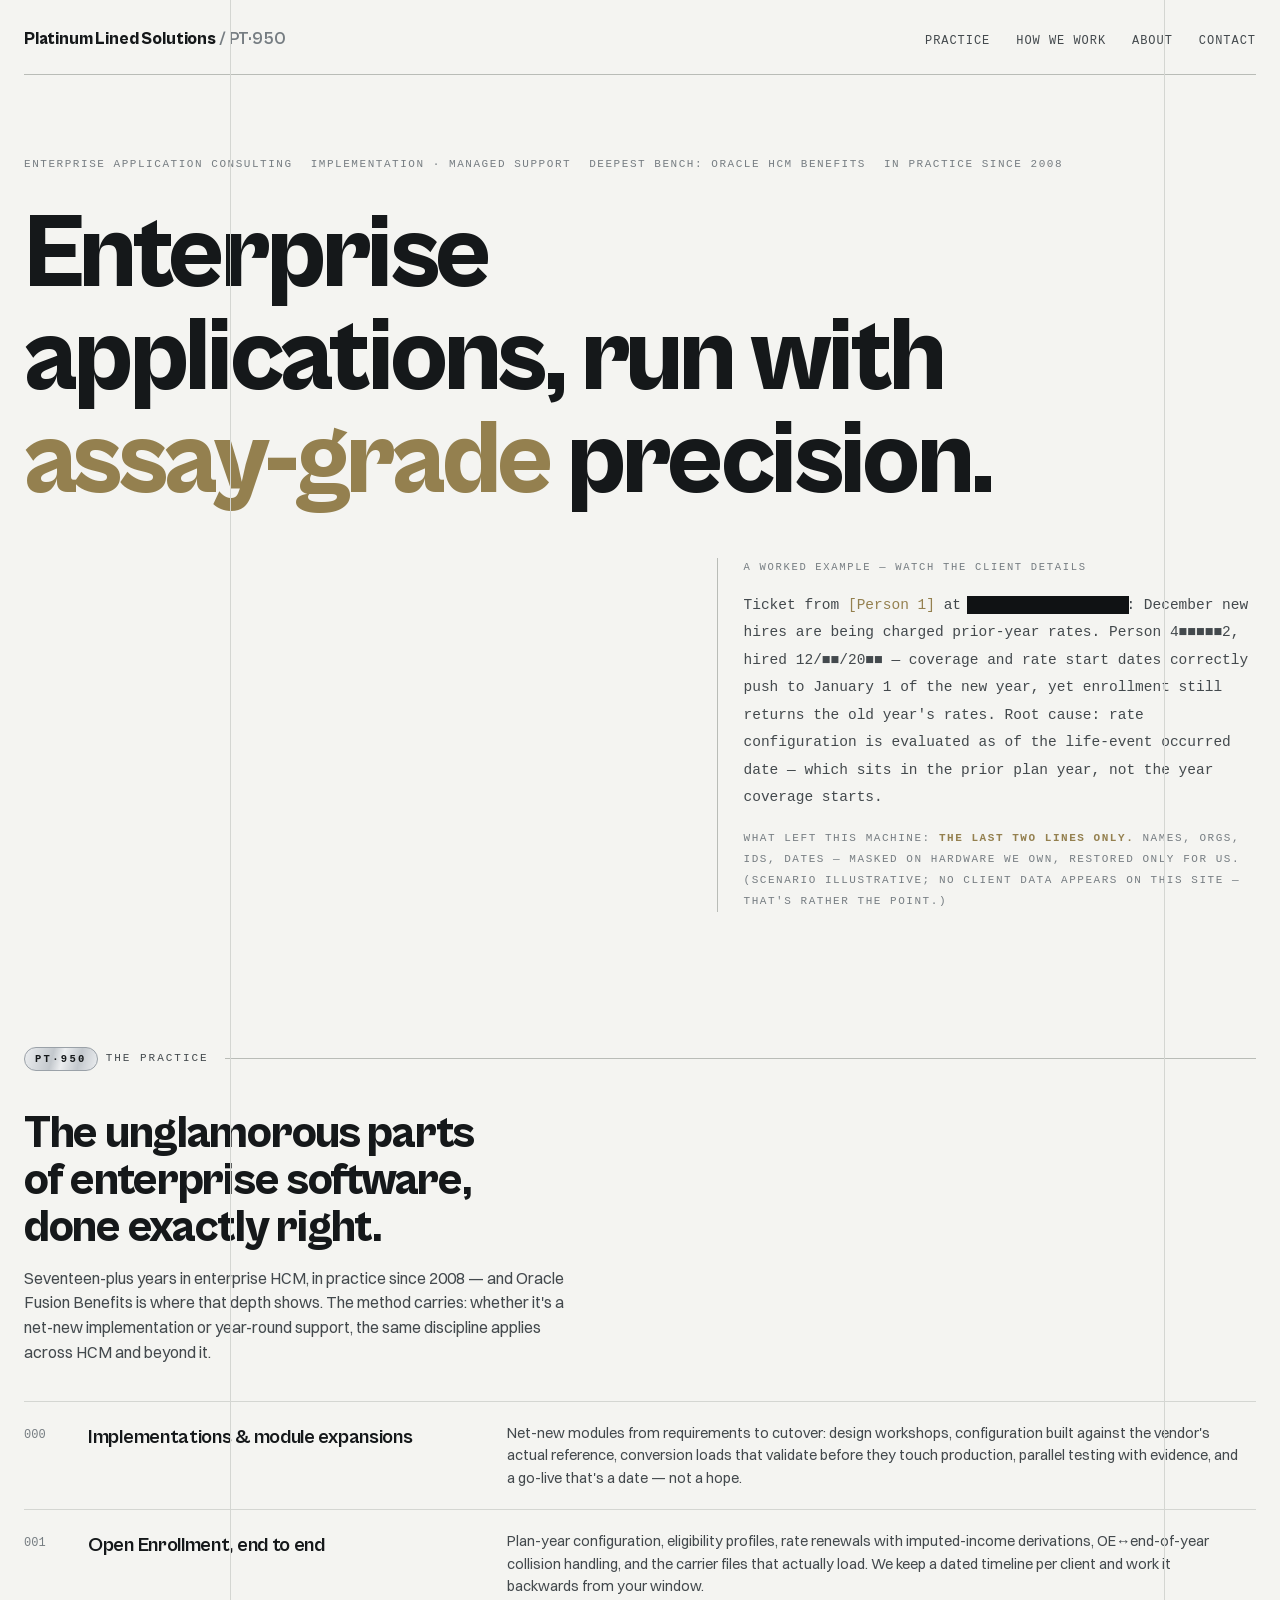
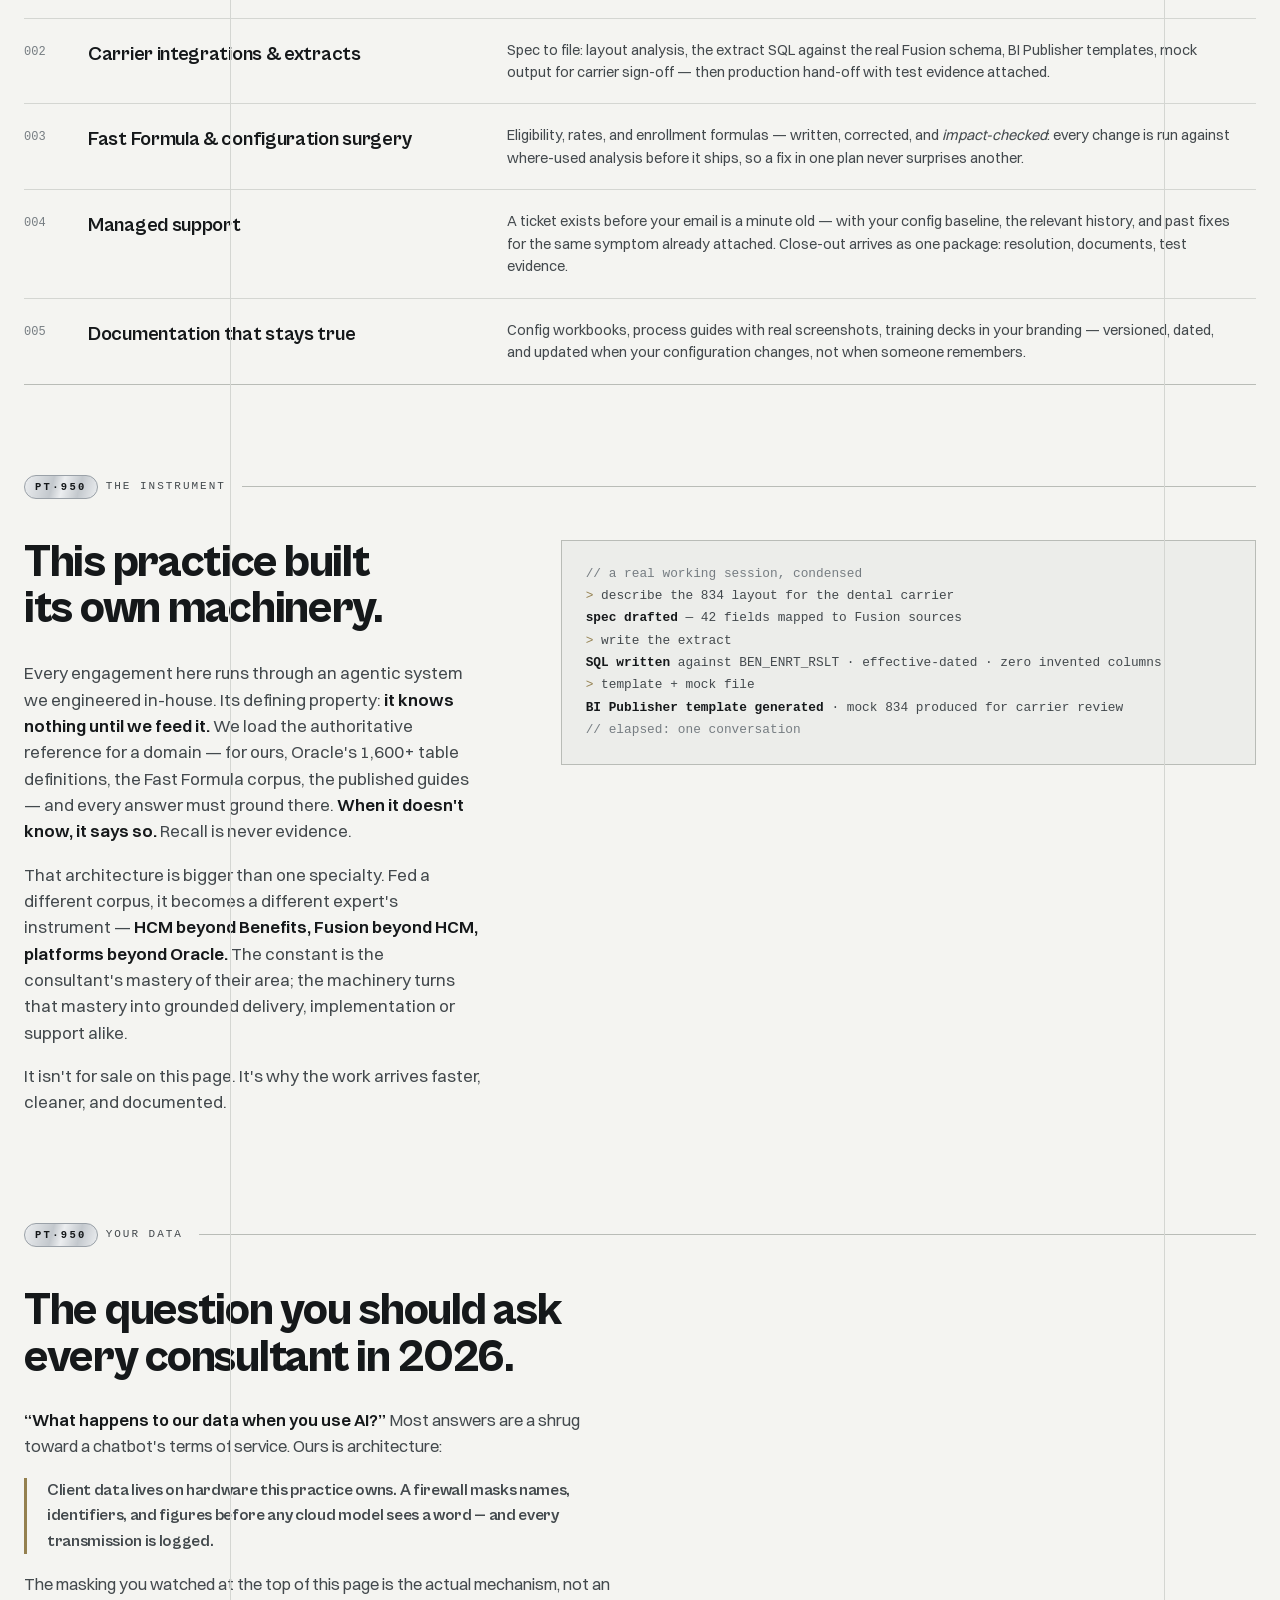
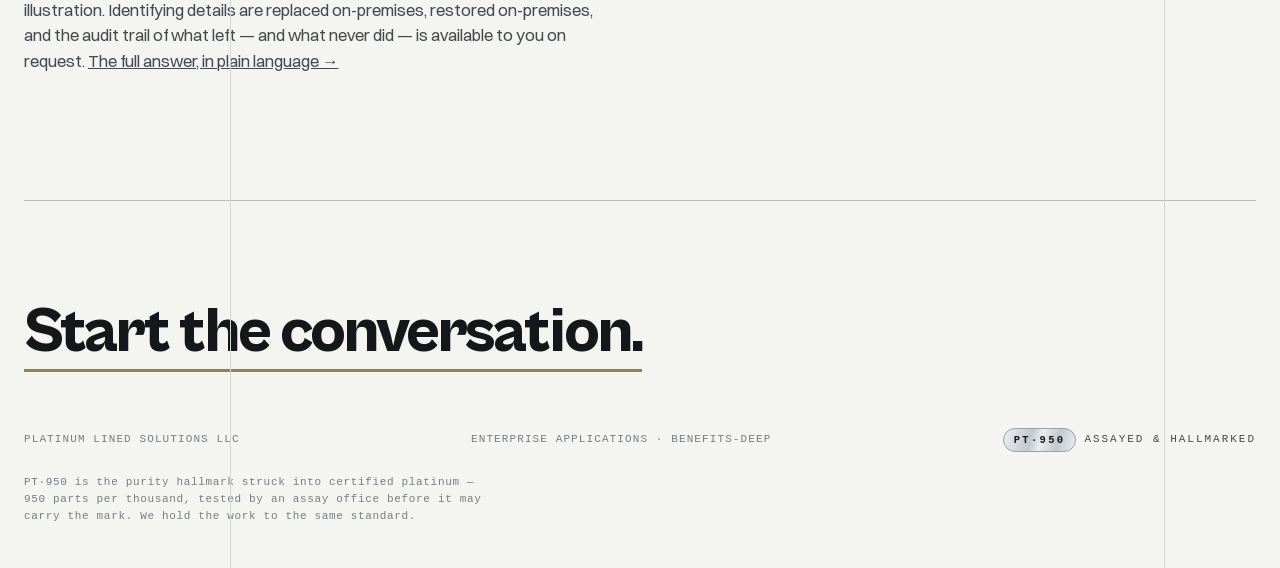
==== index.html @ 6c40e5bd "Contact: inquiries@ role address replaces personal mailbox site-wide Co-Authored-By: Claude Fable 5 " ====
<!doctype html>
<html lang="en">
<head>
  <meta charset="utf-8">
  <meta name="viewport" content="width=device-width, initial-scale=1">
  <title>Platinum Lined Solutions — Enterprise applications, assay-grade</title>
  <meta name="description" content="Independent enterprise-application consulting — implementation and managed support, deepest in Oracle Fusion HCM Benefits. In practice since 2008. Client data never leaves hardware we own.">
  <link rel="stylesheet" href="fonts/fonts.css">
  <link rel="stylesheet" href="styles.css">
  <link rel="icon" href="data:image/svg+xml,%3Csvg xmlns='http://www.w3.org/2000/svg' viewBox='0 0 32 32'%3E%3Crect width='32' height='32' fill='%230f141c'/%3E%3Ctext x='16' y='22' text-anchor='middle' font-family='Arial' font-size='13' font-weight='bold' fill='%23d6b97c'%3EPT%3C/text%3E%3C/svg%3E">
</head>
<body>
<div class="sheet">
  <header class="mast">
    <a class="wordmark" href="./">Platinum Lined Solutions <span class="pt">/ PT·950</span></a>
    <nav>
      <a href="practice.html">Practice</a>
      <a href="how-we-work.html">How we work</a>
      <a href="about.html">About</a>
      <a href="contact.html">Contact</a>
    </nav>
  </header>

  <div class="grow">
  <section class="hero">
    <div class="ledger-line">
      <span>Enterprise application consulting</span>
      <span>Implementation · Managed support</span>
      <span>Deepest bench: Oracle HCM Benefits</span>
      <span>In practice since 2008</span>
    </div>
    <h1>Enterprise applications, run with <span class="seal-word">assay-grade</span> precision.</h1>

    <div class="specimen" id="specimen" aria-label="Demonstration: client details are redacted before any cloud model sees them">
      <span class="cap">A worked example — watch the client details</span>
      Ticket from <span class="pii" data-token="[Person 1]"><span class="t">J■■■■ H■■■■■■</span><span class="bar"></span></span> at
      <span class="pii" data-token="[Org 1]"><span class="t">M■■■■■■■ H■■■■■■■■</span><span class="bar"></span></span>:
      December new hires are being charged prior-year rates.
      Person <span class="pii" data-token="[ID 1]"><span class="t">4■■■■■2</span><span class="bar"></span></span>, hired
      <span class="pii" data-token="[Date 1]"><span class="t">12/■■/20■■</span><span class="bar"></span></span> — coverage and
      rate start dates correctly push to January 1 of the new year, yet enrollment still returns the old year's rates.
      Root cause: rate configuration is evaluated as of the life-event occurred date — which sits in the prior plan year, not the year coverage starts.
      <span class="verdict">What left this machine: <b>the last two lines only.</b> Names, orgs, IDs, dates — masked on hardware we own, restored only for us. (Scenario illustrative; no client data appears on this site — that's rather the point.)</span>
    </div>
  </section>

  <section id="practice">
    <div class="sec-head">
      <span class="hallmark"><span class="stamp">PT·950</span> The practice</span>
      <span class="rule"></span>
    </div>
    <h2>The unglamorous parts of enterprise software, done exactly right.</h2>
    <p class="intro">
      Seventeen-plus years in enterprise HCM, in practice since 2008 — and Oracle Fusion Benefits
      is where that depth shows. The method carries: whether it's a net-new implementation or
      year-round support, the same discipline applies across HCM and beyond it.
    </p>
    <table class="ledger">
      <tr>
        <td class="no">000</td>
        <td class="what">Implementations &amp; module expansions</td>
        <td class="how">Net-new modules from requirements to cutover: design workshops, configuration built against the vendor's actual reference, conversion loads that validate before they touch production, parallel testing with evidence, and a go-live that's a date — not a hope.</td>
      </tr>
      <tr>
        <td class="no">001</td>
        <td class="what">Open Enrollment, end to end</td>
        <td class="how">Plan-year configuration, eligibility profiles, rate renewals with imputed-income derivations, OE↔end-of-year collision handling, and the carrier files that actually load. We keep a dated timeline per client and work it backwards from your window.</td>
      </tr>
      <tr>
        <td class="no">002</td>
        <td class="what">Carrier integrations &amp; extracts</td>
        <td class="how">Spec to file: layout analysis, the extract SQL against the real Fusion schema, BI Publisher templates, mock output for carrier sign-off — then production hand-off with test evidence attached.</td>
      </tr>
      <tr>
        <td class="no">003</td>
        <td class="what">Fast Formula &amp; configuration surgery</td>
        <td class="how">Eligibility, rates, and enrollment formulas — written, corrected, and <em>impact-checked</em>: every change is run against where-used analysis before it ships, so a fix in one plan never surprises another.</td>
      </tr>
      <tr>
        <td class="no">004</td>
        <td class="what">Managed support</td>
        <td class="how">A ticket exists before your email is a minute old — with your config baseline, the relevant history, and past fixes for the same symptom already attached. Close-out arrives as one package: resolution, documents, test evidence.</td>
      </tr>
      <tr>
        <td class="no">005</td>
        <td class="what">Documentation that stays true</td>
        <td class="how">Config workbooks, process guides with real screenshots, training decks in your branding — versioned, dated, and updated when your configuration changes, not when someone remembers.</td>
      </tr>
    </table>
  </section>

  <section id="instrument">
    <div class="sec-head">
      <span class="hallmark"><span class="stamp">PT·950</span> The instrument</span>
      <span class="rule"></span>
    </div>
    <div class="instrument">
      <div>
        <h2>This practice built its own machinery.</h2>
        <p class="lead">
          Every engagement here runs through an agentic system we engineered in-house. Its defining
          property: <strong>it knows nothing until we feed it.</strong> We load the authoritative
          reference for a domain — for ours, Oracle's 1,600+ table definitions, the Fast Formula
          corpus, the published guides — and every answer must ground there.
          <strong>When it doesn't know, it says so.</strong> Recall is never evidence.
        </p>
        <p class="lead">
          That architecture is bigger than one specialty. Fed a different corpus, it becomes a
          different expert's instrument — <strong>HCM beyond Benefits, Fusion beyond HCM, platforms
          beyond Oracle.</strong> The constant is the consultant's mastery of their area; the
          machinery turns that mastery into grounded delivery, implementation or support alike.
        </p>
        <p class="lead">
          It isn't for sale on this page. It's why the work arrives faster, cleaner, and documented.
        </p>
      </div>
      <div class="console" aria-label="A worked example from the practice tooling">
        <span class="c">// a real working session, condensed</span><br>
        <span class="p">&gt;</span> describe the 834 layout for the dental carrier<br>
        <b>spec drafted</b> — 42 fields mapped to Fusion sources<br>
        <span class="p">&gt;</span> write the extract<br>
        <b>SQL written</b> against BEN_ENRT_RSLT · effective-dated · zero invented columns<br>
        <span class="p">&gt;</span> template + mock file<br>
        <b>BI Publisher template generated</b> · mock 834 produced for carrier review<br>
        <span class="c">// elapsed: one conversation</span>
      </div>
    </div>
  </section>

  <section id="data">
    <div class="sec-head">
      <span class="hallmark"><span class="stamp">PT·950</span> Your data</span>
      <span class="rule"></span>
    </div>
    <div class="covenant">
      <h2>The question you should ask every consultant in 2026.</h2>
      <p><strong>“What happens to our data when you use AI?”</strong> Most answers are a shrug toward a chatbot's terms of service. Ours is architecture:</p>
      <p class="oath">Client data lives on hardware this practice owns. A firewall masks names, identifiers, and figures before any cloud model sees a word — and every transmission is logged.</p>
      <p>The masking you watched at the top of this page is the actual mechanism, not an illustration. Identifying details are replaced on-premises, restored on-premises, and the audit trail of what left — and what never did — is available to you on request. <a href="how-we-work.html">The full answer, in plain language →</a></p>
    </div>
  </section>
  </div>

  <footer id="contact">
    <div class="contact-line">
      <a href="mailto:inquiries@platinumlinedsolutions.com">Start the conversation.</a>
    </div>
    <div class="foot">
      <div class="fine">Platinum Lined Solutions LLC</div>
      <div class="fine">Enterprise applications · Benefits-deep</div>
      <span class="hallmark"><span class="stamp">PT·950</span> assayed &amp; hallmarked</span>
    </div>
    <p class="hallnote">
      PT·950 is the purity hallmark struck into certified platinum — 950 parts per thousand, tested by an
      assay office before it may carry the mark. We hold the work to the same standard.
    </p>
  </footer>
</div>

<script>
  (function () {
    const spans = Array.from(document.querySelectorAll("#specimen .pii"));
    if (!spans.length) return;
    const reduced = window.matchMedia("(prefers-reduced-motion: reduce)").matches;
    let started = false;
    function maskOne(el, delay) {
      setTimeout(() => {
        el.classList.add("masking");
        setTimeout(() => {
          el.querySelector(".t").textContent = el.dataset.token;
          el.classList.add("tokened");
        }, reduced ? 0 : 400);
      }, reduced ? 0 : delay);
    }
    function run() {
      if (started) return;
      started = true;
      spans.forEach((el, i) => maskOne(el, 900 + i * 650));
    }
    if ("IntersectionObserver" in window) {
      const io = new IntersectionObserver((entries) => {
        if (entries.some((e) => e.isIntersecting)) { run(); io.disconnect(); }
      }, { threshold: 0.4 });
      io.observe(document.getElementById("specimen"));
      setTimeout(run, 2500);
    } else {
      run();
    }
  })();
</script>
</body>
</html>
---- fonts/fonts.css ----
@font-face{font-family:"Cabinet Grotesk";font-weight:700;font-display:swap;src:url("cabinet-grotesk-700.woff2") format("woff2")}
@font-face{font-family:"Cabinet Grotesk";font-weight:800;font-display:swap;src:url("cabinet-grotesk-800.woff2") format("woff2")}
@font-face{font-family:"Switzer";font-weight:400;font-display:swap;src:url("switzer-400.woff2") format("woff2")}
@font-face{font-family:"Switzer";font-weight:500;font-display:swap;src:url("switzer-500.woff2") format("woff2")}
@font-face{font-family:"Switzer";font-weight:600;font-display:swap;src:url("switzer-600.woff2") format("woff2")}
---- styles.css ----
/* ============================================================
   PLATINUM LINED SOLUTIONS — "Assay Office" design system
   Ground: cool chalk paper, ink, hairline drafting rules.
   Platinum appears only as a MATERIAL (brushed hallmark stamps);
   the working accent is the PLS champagne gold (#d6b97c — the
   product's own Platinum-theme token; bronze cut on light ground).
   Dark mode wears the instrument's exact navy-slate palette.
   Type: Cabinet Grotesk (display) · Switzer (body) · mono for the
   material of the craft. Self-hosted — no CDN, no tracking.
   ============================================================ */
:root {
  --paper: #f4f4f1;
  --paper-2: #ecedea;
  --ink: #15181a;
  --ink-2: #43494d;
  --ink-3: #767d82;
  --rule: #d4d6d2;
  --rule-dark: #b9bcb7;
  --seal: #94804f;
  --seal-soft: #d6b97c2b;
  --pt-hi: #eceef0;
  --pt-mid: #c3c8cd;
  --pt-dark: #9aa1a8;
  --redact: #101214;
  --mono: "Fragment Mono", ui-monospace, "Cascadia Mono", "SF Mono", Menlo, Consolas, monospace;
  --grot: "Cabinet Grotesk", "Helvetica Neue", Helvetica, "Arial Narrow", Arial, sans-serif;
  --body: "Switzer", "Helvetica Neue", Helvetica, Arial, sans-serif;
}
@media (prefers-color-scheme: dark) {
  :root {
    --paper: #0f141c; --paper-2: #171e29; --ink: #e7eaef; --ink-2: #93a0b1; --ink-3: #5b6878;
    --rule: #222b37; --rule-dark: #314052; --seal: #d6b97c; --seal-soft: #d6b97c1f;
    --pt-hi: #39434f; --pt-mid: #6b7684; --pt-dark: #9aa5b1; --redact: #000;
  }
}

* { box-sizing: border-box; }
html { scroll-behavior: smooth; }
body {
  margin: 0; background: var(--paper); color: var(--ink);
  font-family: var(--body); line-height: 1.55; font-size: 16px;
  -webkit-font-smoothing: antialiased;
}
a { color: inherit; }

/* Drafting grid: visible column rules — structure as honesty. */
.sheet { position: relative; max-width: 1280px; margin: 0 auto; padding: 0 24px; min-height: 100vh; display: flex; flex-direction: column; }
.sheet > * { flex-shrink: 0; }
.sheet .grow { flex: 1; }
.sheet::before, .sheet::after {
  content: ""; position: absolute; top: 0; bottom: 0; width: 1px; background: var(--rule);
}
.sheet::before { left: max(24px, 18%); }
.sheet::after { right: max(24px, 9%); }
@media (max-width: 860px) { .sheet::before, .sheet::after { display: none; } }

/* ---- hallmark stamp ---- */
.hallmark {
  display: inline-flex; align-items: center; gap: 8px;
  font-family: var(--mono); font-size: 11px; letter-spacing: .18em; color: var(--ink-2);
  text-transform: uppercase; white-space: nowrap;
}
.hallmark .stamp {
  display: inline-block; padding: 3px 10px; border: 1px solid var(--pt-dark); border-radius: 999px;
  background: linear-gradient(105deg, var(--pt-hi) 0%, var(--pt-mid) 38%, var(--pt-hi) 52%, var(--pt-mid) 74%, var(--pt-hi) 100%);
  color: var(--ink); font-weight: 600; letter-spacing: .22em; font-size: 10.5px;
}

/* ---- masthead ---- */
header.mast {
  display: flex; justify-content: space-between; align-items: baseline;
  padding: 26px 0 20px; border-bottom: 1px solid var(--rule-dark);
}
.wordmark { font-family: var(--grot); font-weight: 800; font-size: 17px; letter-spacing: -0.01em; text-decoration: none; }
.wordmark .pt { color: var(--ink-3); font-weight: 500; }
nav { display: flex; gap: 26px; font-family: var(--mono); font-size: 12px; letter-spacing: .08em; text-transform: uppercase; }
nav a { color: var(--ink-2); text-decoration: none; border-bottom: 1px solid transparent; padding-bottom: 2px; }
nav a:hover, nav a:focus-visible { color: var(--ink); border-bottom-color: var(--seal); outline: none; }
nav a[aria-current="page"] { color: var(--ink); border-bottom-color: var(--seal); }
@media (max-width: 640px) { nav { gap: 14px; font-size: 11px; } }

/* ---- hero (index) ---- */
.hero { padding: 9vh 0 7vh; }
.hero h1 {
  font-family: var(--grot); font-weight: 800;
  font-size: clamp(46px, 8.2vw, 118px);
  line-height: 0.98; letter-spacing: -0.035em; margin: 0 0 5vh;
  text-wrap: balance; max-width: 14ch;
}
.seal-word { color: var(--seal); }

.ledger-line {
  font-family: var(--mono); font-size: 11px; letter-spacing: .14em; text-transform: uppercase;
  color: var(--ink-3); display: flex; gap: 18px; flex-wrap: wrap; margin-bottom: 3.5vh;
}

/* ---- page hero (subpages) ---- */
.page-hero { padding: 7vh 0 4vh; }
.page-hero h1 {
  font-family: var(--grot); font-weight: 800; font-size: clamp(36px, 5.4vw, 72px);
  line-height: 1.0; letter-spacing: -0.03em; margin: 2vh 0 0; max-width: 18ch; text-wrap: balance;
}

/* ---- redaction specimen ---- */
.specimen {
  margin-left: auto; max-width: 62ch; font-family: var(--mono); font-size: 14.5px; line-height: 1.9;
  color: var(--ink-2); border-left: 1px solid var(--rule-dark); padding-left: 26px;
}
@media (max-width: 860px) { .specimen { margin-left: 0; } }
.specimen .cap {
  font-size: 10.5px; letter-spacing: .16em; text-transform: uppercase; color: var(--ink-3);
  display: block; margin-bottom: 14px;
}
.pii { position: relative; white-space: nowrap; transition: color .15s ease; }
.pii .bar {
  position: absolute; inset: -1px -3px; background: var(--redact);
  transform: scaleX(0); transform-origin: left center; pointer-events: none;
}
.pii.masking .bar { transition: transform .38s cubic-bezier(.7,0,.2,1); transform: scaleX(1); }
.pii.tokened { color: var(--seal); font-weight: 500; }
.pii.tokened .bar { transform: scaleX(0); transform-origin: right center; transition: transform .38s cubic-bezier(.7,0,.2,1); }
.specimen .verdict {
  display: block; margin-top: 16px; font-size: 11px; letter-spacing: .14em; text-transform: uppercase; color: var(--ink-3);
}
.specimen .verdict b { color: var(--seal); font-weight: 600; }

/* ---- sections ---- */
section { padding: 8vh 0 2vh; }
.sec-head { display: flex; align-items: center; gap: 16px; margin-bottom: 4.5vh; }
.sec-head .rule { flex: 1; height: 1px; background: var(--rule-dark); }
h2 {
  font-family: var(--grot); font-weight: 800; font-size: clamp(28px, 3.6vw, 46px);
  letter-spacing: -0.028em; line-height: 1.02; margin: 0 0 3vh; max-width: 22ch; text-wrap: balance;
}
h3 { font-family: var(--grot); font-weight: 700; font-size: 20px; letter-spacing: -0.015em; margin: 0 0 1.2vh; }
.intro { max-width: 62ch; color: var(--ink-2); font-size: 16px; margin: -1.5vh 0 4vh; }

/* ---- ledger table ---- */
.ledger { width: 100%; border-collapse: collapse; }
.ledger tr { border-top: 1px solid var(--rule); }
.ledger tr:last-child { border-bottom: 1px solid var(--rule-dark); }
.ledger td { padding: 20px 18px 20px 0; vertical-align: top; }
.ledger .no { font-family: var(--mono); font-size: 12px; color: var(--ink-3); width: 64px; padding-top: 24px; }
.ledger .what { font-family: var(--grot); font-weight: 700; font-size: 20px; letter-spacing: -0.015em; width: 34%; min-width: 210px; }
.ledger .how { color: var(--ink-2); font-size: 14.5px; max-width: 58ch; }
.ledger .how code { font-family: var(--mono); font-size: 12.5px; background: var(--paper-2); padding: 1px 6px; }
.ledger tr:hover { background: var(--seal-soft); }
@media (max-width: 720px) {
  .ledger, .ledger tr, .ledger td { display: block; width: auto; }
  .ledger .no { padding: 18px 0 0; }
  .ledger .what { padding: 4px 0; }
  .ledger .how { padding: 0 0 18px; }
}

/* ---- instrument ---- */
.instrument { display: grid; grid-template-columns: minmax(0,5fr) minmax(0,7fr); gap: 40px; align-items: start; }
@media (max-width: 860px) { .instrument { grid-template-columns: 1fr; } }
.instrument .lead { font-size: 17px; color: var(--ink-2); max-width: 46ch; }
.instrument .lead strong { color: var(--ink); }
.console {
  font-family: var(--mono); font-size: 12.8px; line-height: 1.75; color: var(--ink-2);
  border: 1px solid var(--rule-dark); background: var(--paper-2); padding: 22px 24px;
  overflow-x: auto;
}
.console .p { color: var(--seal); }
.console .c { color: var(--ink-3); }
.console b { color: var(--ink); font-weight: 600; }

/* ---- covenant / prose ---- */
.covenant, .prose { max-width: 66ch; }
.covenant p, .prose p { font-size: 16.5px; color: var(--ink-2); margin: 0 0 18px; }
.covenant p strong, .prose p strong { color: var(--ink); }
.oath {
  font-family: var(--grot); font-weight: 700; font-size: clamp(20px, 2.6vw, 30px); letter-spacing: -0.02em;
  color: var(--ink); border-left: 3px solid var(--seal); padding-left: 20px; margin: 4vh 0;
}
.prose ul { color: var(--ink-2); font-size: 16px; padding-left: 20px; }
.prose li { margin-bottom: 10px; }
.prose li strong { color: var(--ink); }

/* ---- career ledger (about) ---- */
.era { display: grid; grid-template-columns: 130px 1fr; gap: 18px; border-top: 1px solid var(--rule); padding: 20px 0; }
.era:last-of-type { border-bottom: 1px solid var(--rule-dark); }
.era .when { font-family: var(--mono); font-size: 12px; color: var(--ink-3); padding-top: 4px; }
.era .who { max-width: 60ch; color: var(--ink-2); font-size: 15px; }
.era .who b { color: var(--ink); font-family: var(--grot); font-weight: 700; font-size: 17px; display: block; margin-bottom: 4px; }
@media (max-width: 640px) { .era { grid-template-columns: 1fr; gap: 4px; } }

/* ---- footer ---- */
footer { margin-top: 10vh; border-top: 1px solid var(--rule-dark); padding: 28px 0 44px; }
.foot { display: flex; justify-content: space-between; align-items: center; gap: 18px; flex-wrap: wrap; }
.fine { font-family: var(--mono); font-size: 11px; letter-spacing: .1em; color: var(--ink-3); text-transform: uppercase; }
.hallnote { font-family: var(--mono); font-size: 11px; letter-spacing: .06em; color: var(--ink-3); margin: 22px 0 0; max-width: 72ch; }
.contact-line { font-family: var(--grot); font-weight: 800; font-size: clamp(30px, 5vw, 64px); letter-spacing: -0.03em; margin: 6vh 0 5vh; }
.contact-line a { color: var(--ink); text-decoration: none; border-bottom: 3px solid var(--seal); }
.contact-line a:hover { color: var(--seal); }

@media (prefers-reduced-motion: reduce) {
  .pii .bar { transition: none !important; }
  html { scroll-behavior: auto; }
}
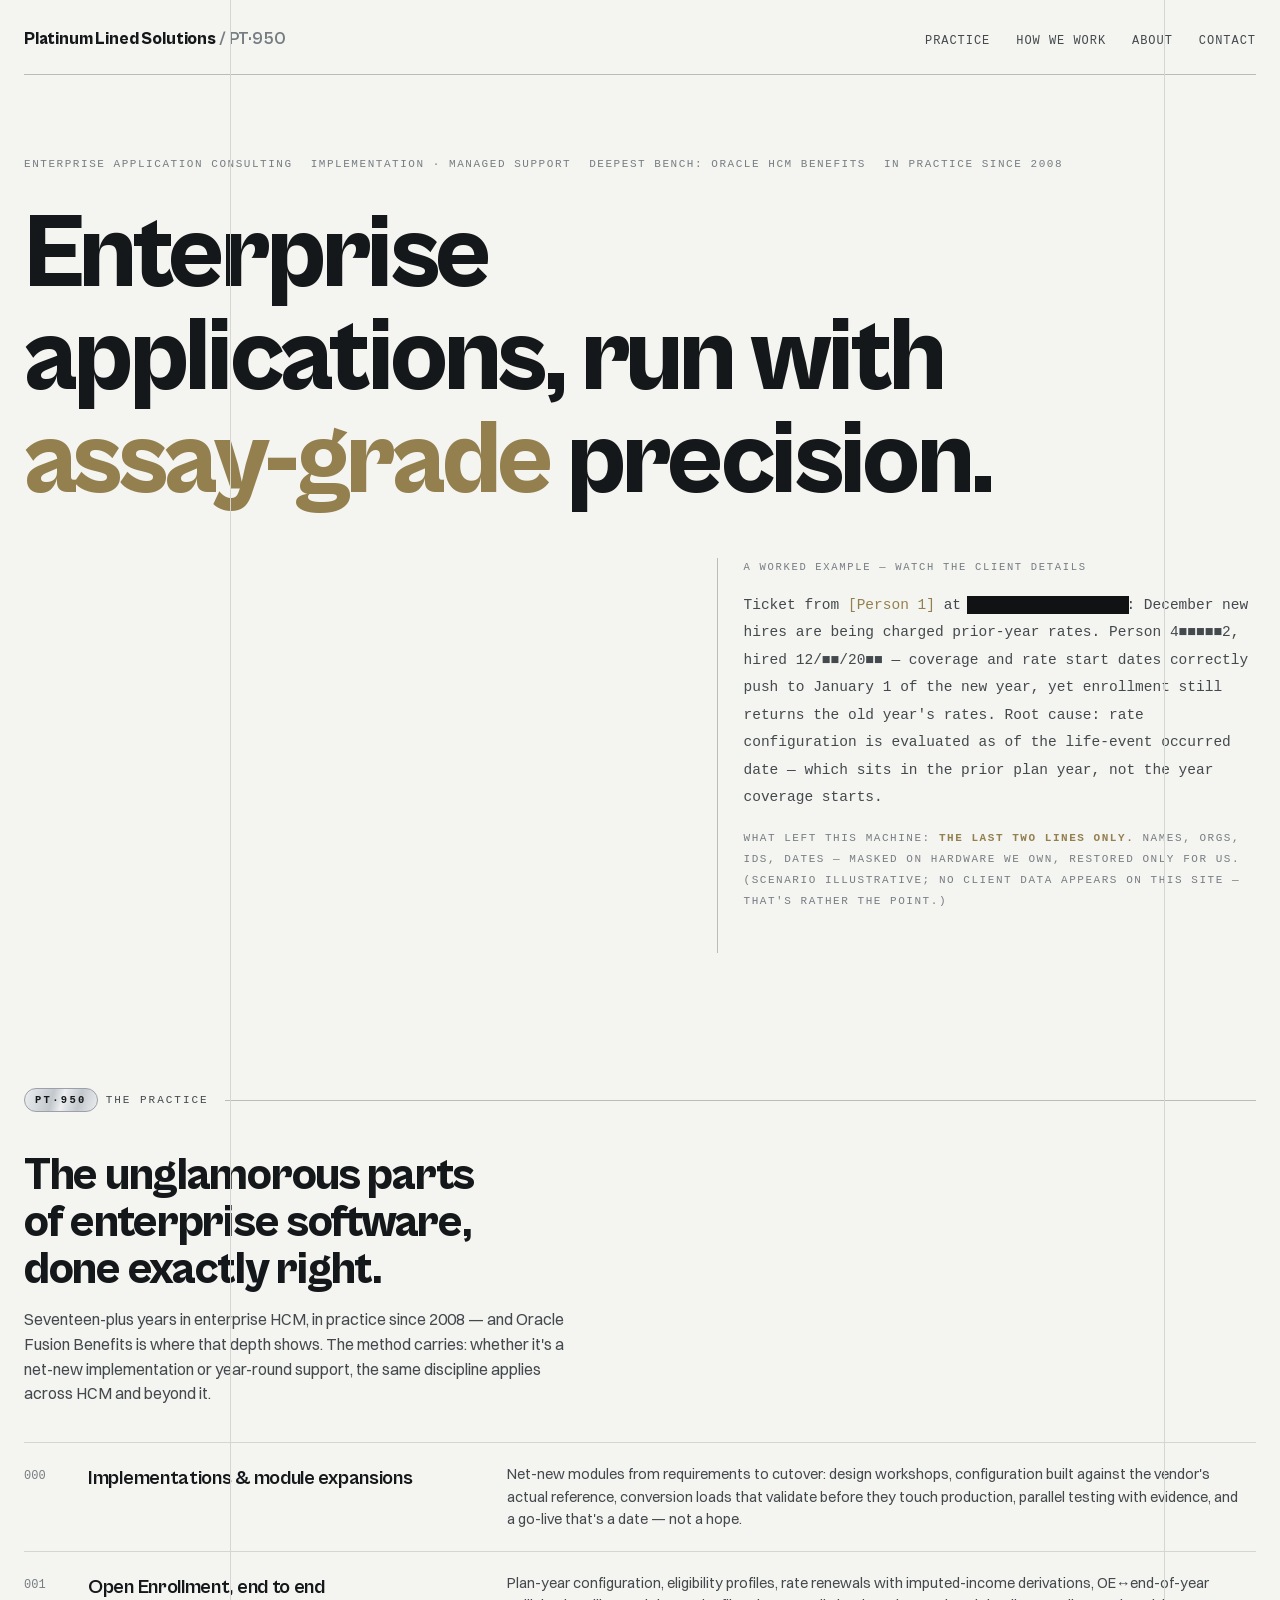
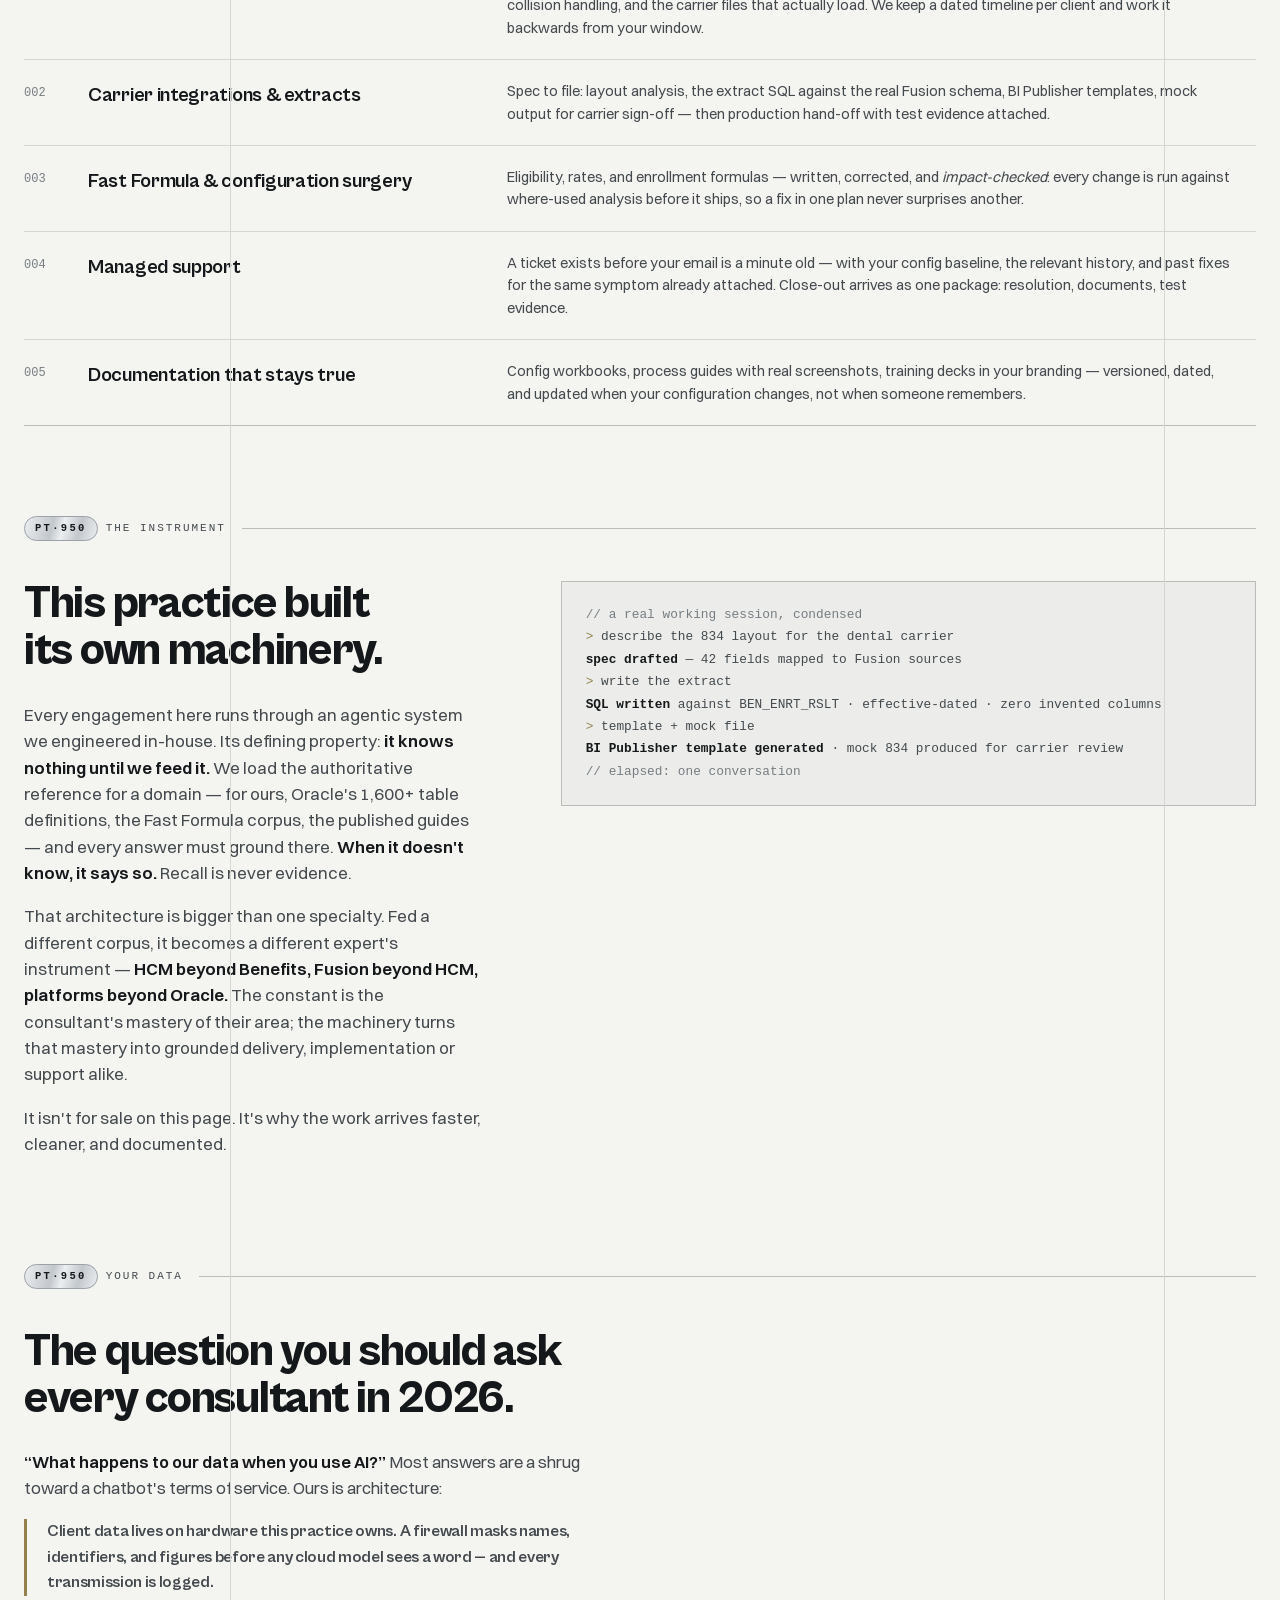
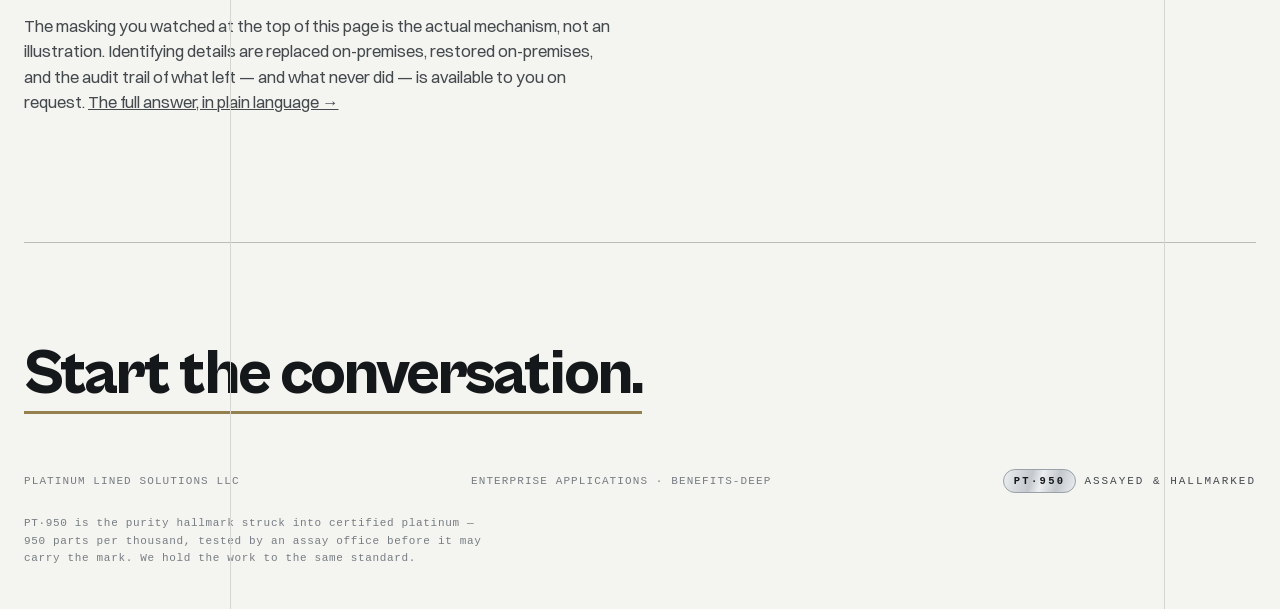
==== commit fcbebfce: "Hero specimen: replay control — rerun the masking without a refresh Co-Authored-By: Claude Fable 5 <" ====
--- a/index.html
+++ b/index.html
@@ -41,6 +41,7 @@
       rate start dates correctly push to January 1 of the new year, yet enrollment still returns the old year's rates.
       Root cause: rate configuration is evaluated as of the life-event occurred date — which sits in the prior plan year, not the year coverage starts.
       <span class="verdict">What left this machine: <b>the last two lines only.</b> Names, orgs, IDs, dates — masked on hardware we own, restored only for us. (Scenario illustrative; no client data appears on this site — that's rather the point.)</span>
+      <button class="replay" id="replay" type="button" aria-label="Replay the masking demonstration">⟲ run the masking again</button>
     </div>
   </section>
 
@@ -160,31 +161,48 @@
 <script>
   (function () {
     const spans = Array.from(document.querySelectorAll("#specimen .pii"));
+    const replay = document.getElementById("replay");
     if (!spans.length) return;
     const reduced = window.matchMedia("(prefers-reduced-motion: reduce)").matches;
-    let started = false;
-    function maskOne(el, delay) {
+    // Remember each span's original obscured text so the sequence can be replayed without a refresh.
+    spans.forEach((el) => { el.dataset.orig = el.querySelector(".t").textContent; });
+    let running = false;
+    function maskOne(el, delay, isLast) {
       setTimeout(() => {
         el.classList.add("masking");
         setTimeout(() => {
           el.querySelector(".t").textContent = el.dataset.token;
           el.classList.add("tokened");
+          if (isLast) {
+            running = false;
+            if (replay) replay.classList.add("show");
+          }
         }, reduced ? 0 : 400);
       }, reduced ? 0 : delay);
     }
     function run() {
-      if (started) return;
-      started = true;
-      spans.forEach((el, i) => maskOne(el, 900 + i * 650));
+      if (running) return;
+      running = true;
+      if (replay) replay.classList.remove("show");
+      // Reset to the obscured originals (no-op on the very first run).
+      spans.forEach((el) => {
+        el.classList.remove("masking", "tokened");
+        el.querySelector(".t").textContent = el.dataset.orig;
+      });
+      // A beat to take in the restored text, then mask one at a time.
+      spans.forEach((el, i) => maskOne(el, 900 + i * 650, i === spans.length - 1));
     }
+    if (replay) replay.addEventListener("click", run);
+    let firstRunDone = false;
+    function firstRun() { if (firstRunDone) return; firstRunDone = true; run(); }
     if ("IntersectionObserver" in window) {
       const io = new IntersectionObserver((entries) => {
-        if (entries.some((e) => e.isIntersecting)) { run(); io.disconnect(); }
+        if (entries.some((e) => e.isIntersecting)) { firstRun(); io.disconnect(); }
       }, { threshold: 0.4 });
       io.observe(document.getElementById("specimen"));
-      setTimeout(run, 2500);
+      setTimeout(firstRun, 2500);
     } else {
-      run();
+      firstRun();
     }
   })();
 </script>
--- a/styles.css
+++ b/styles.css
@@ -123,6 +123,14 @@
   display: block; margin-top: 16px; font-size: 11px; letter-spacing: .14em; text-transform: uppercase; color: var(--ink-3);
 }
 .specimen .verdict b { color: var(--seal); font-weight: 600; }
+.replay {
+  margin-top: 14px; padding: 6px 12px; cursor: pointer;
+  font-family: var(--mono); font-size: 10.5px; letter-spacing: .16em; text-transform: uppercase;
+  color: var(--ink-3); background: none; border: 1px solid var(--rule-dark); border-radius: 999px;
+  opacity: 0; pointer-events: none; transition: opacity .4s ease, color .15s ease, border-color .15s ease;
+}
+.replay.show { opacity: 1; pointer-events: auto; }
+.replay:hover, .replay:focus-visible { color: var(--seal); border-color: var(--seal); outline: none; }
 
 /* ---- sections ---- */
 section { padding: 8vh 0 2vh; }
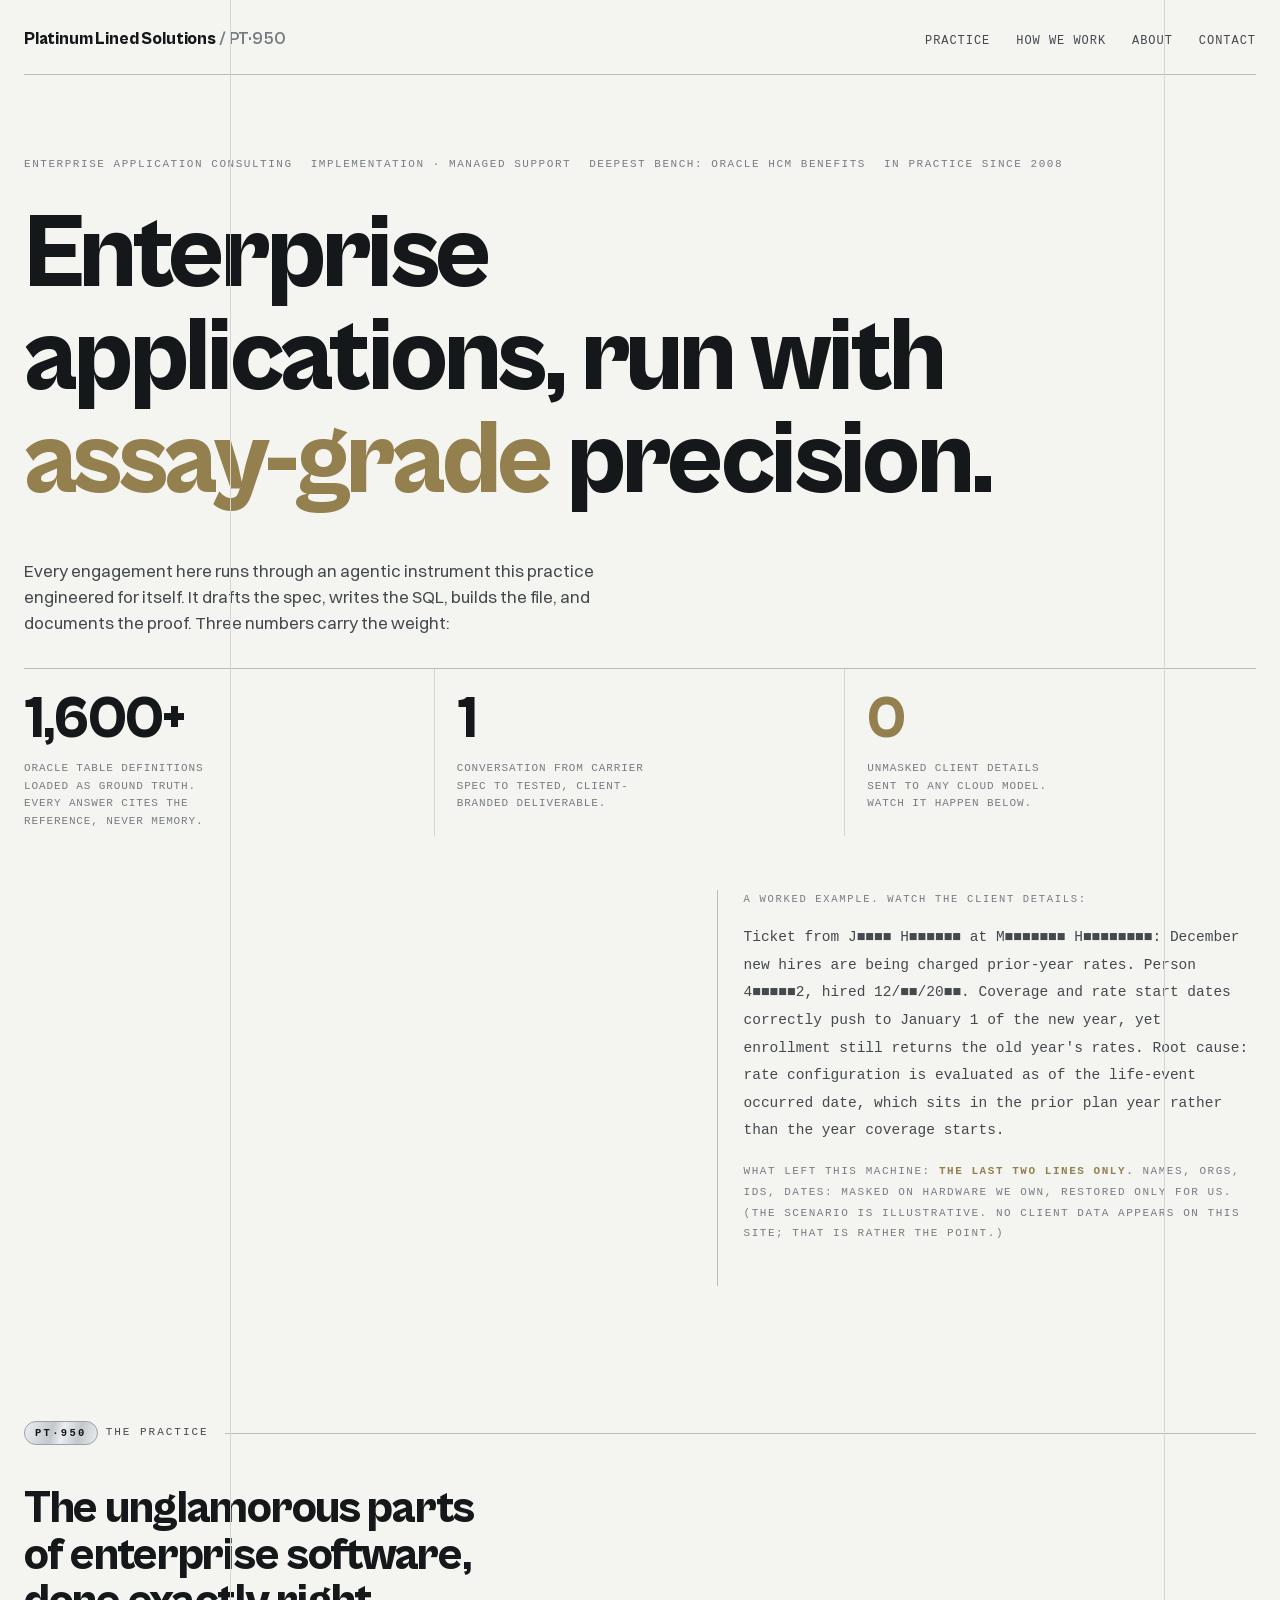
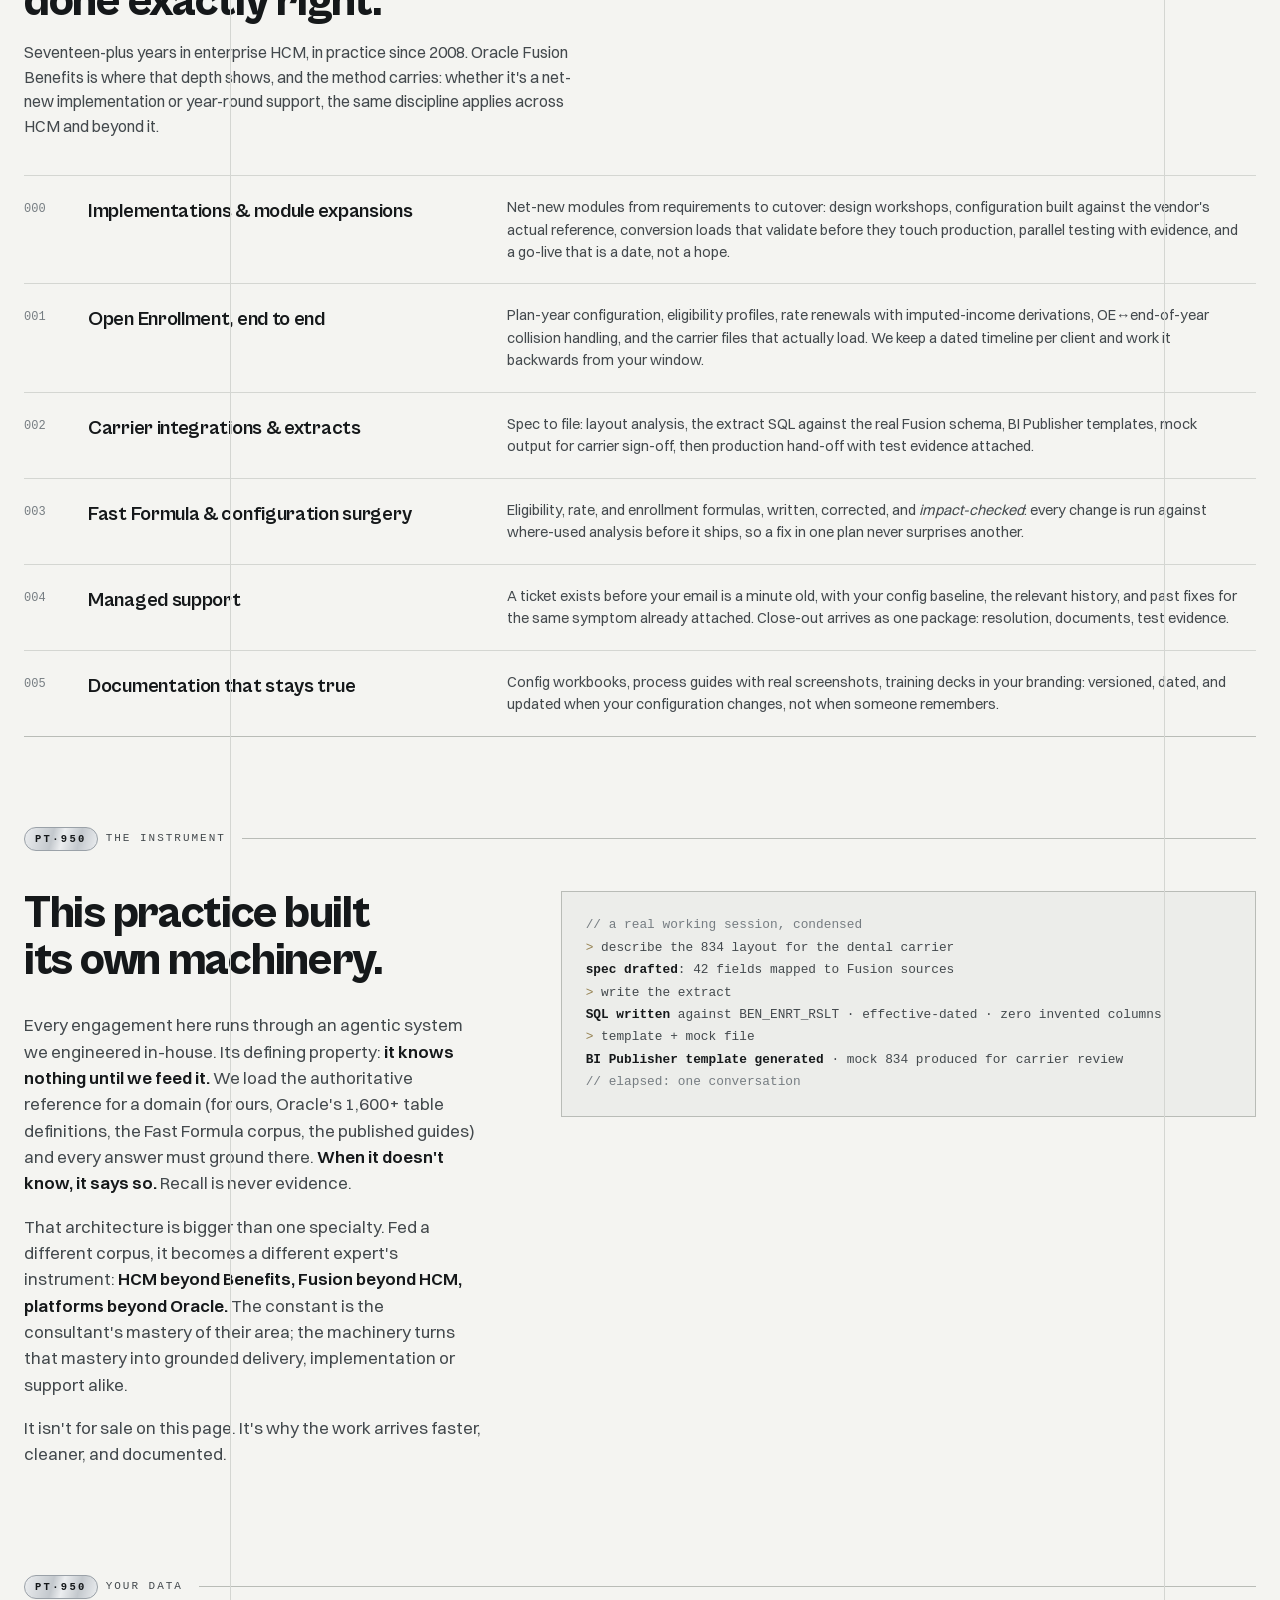
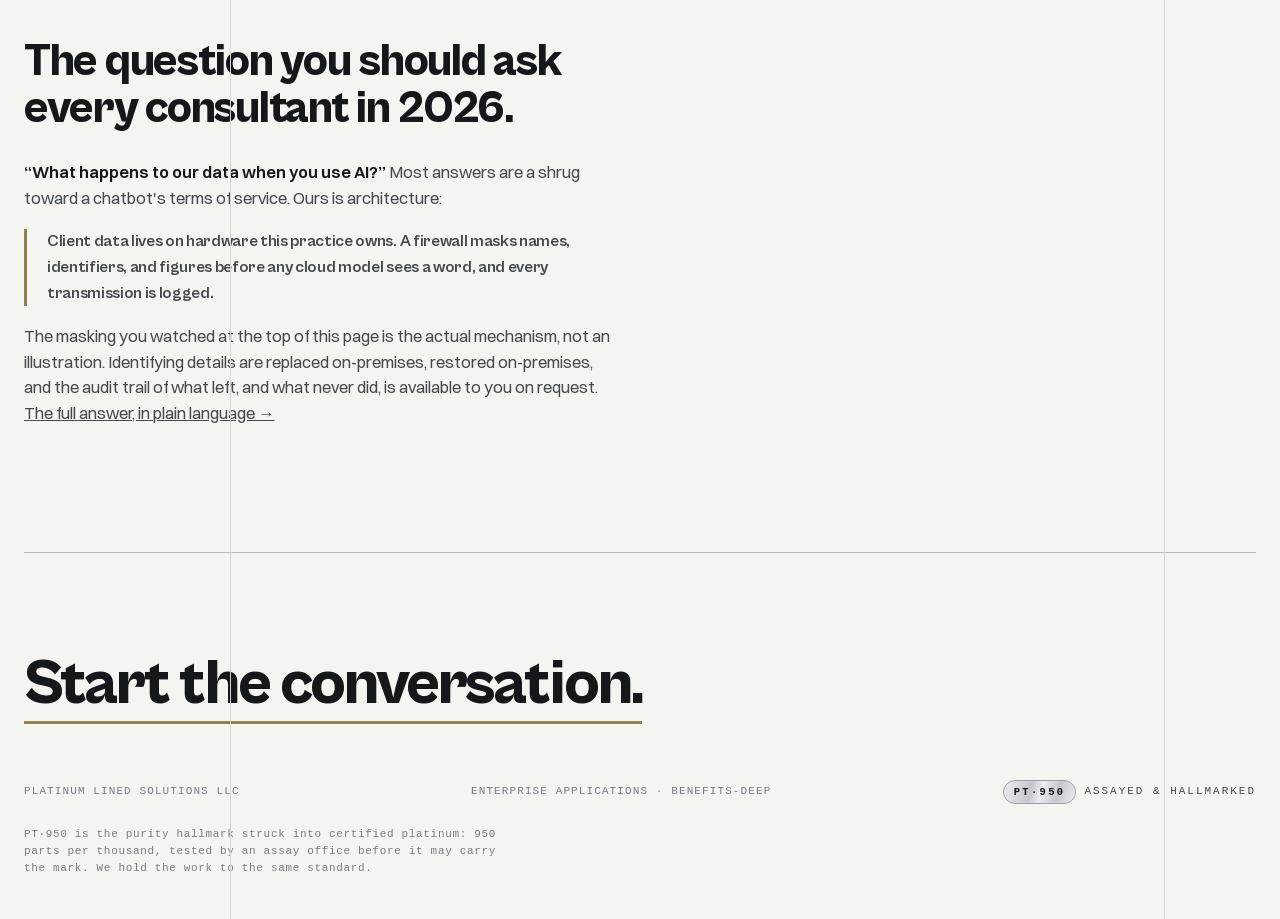
==== commit 25dbb4b9: "Copy: em-dash-free site-wide; hero docket (1,600+ / 1 / 0) bridges headline to the masking demo Co-A" ====
--- a/index.html
+++ b/index.html
@@ -3,8 +3,8 @@
 <head>
   <meta charset="utf-8">
   <meta name="viewport" content="width=device-width, initial-scale=1">
-  <title>Platinum Lined Solutions — Enterprise applications, assay-grade</title>
-  <meta name="description" content="Independent enterprise-application consulting — implementation and managed support, deepest in Oracle Fusion HCM Benefits. In practice since 2008. Client data never leaves hardware we own.">
+  <title>Platinum Lined Solutions · Enterprise applications, assay-grade</title>
+  <meta name="description" content="Independent enterprise-application consulting: implementation and managed support, deepest in Oracle Fusion HCM Benefits. In practice since 2008. Client data never leaves hardware we own.">
   <link rel="stylesheet" href="fonts/fonts.css">
   <link rel="stylesheet" href="styles.css">
   <link rel="icon" href="data:image/svg+xml,%3Csvg xmlns='http://www.w3.org/2000/svg' viewBox='0 0 32 32'%3E%3Crect width='32' height='32' fill='%230f141c'/%3E%3Ctext x='16' y='22' text-anchor='middle' font-family='Arial' font-size='13' font-weight='bold' fill='%23d6b97c'%3EPT%3C/text%3E%3C/svg%3E">
@@ -31,16 +31,25 @@
     </div>
     <h1>Enterprise applications, run with <span class="seal-word">assay-grade</span> precision.</h1>
 
+    <div class="docket" aria-label="The practice in three numbers">
+      <p class="docket-lead">Every engagement here runs through an agentic instrument this practice engineered for itself. It drafts the spec, writes the SQL, builds the file, and documents the proof. Three numbers carry the weight:</p>
+      <div class="docket-row">
+        <div class="docket-item"><span class="n">1,600+</span><span class="cap">Oracle table definitions loaded as ground truth. Every answer cites the reference, never memory.</span></div>
+        <div class="docket-item"><span class="n">1</span><span class="cap">conversation from carrier spec to tested, client-branded deliverable.</span></div>
+        <div class="docket-item"><span class="n seal">0</span><span class="cap">unmasked client details sent to any cloud model. Watch it happen below.</span></div>
+      </div>
+    </div>
+
     <div class="specimen" id="specimen" aria-label="Demonstration: client details are redacted before any cloud model sees them">
-      <span class="cap">A worked example — watch the client details</span>
+      <span class="cap">A worked example. Watch the client details:</span>
       Ticket from <span class="pii" data-token="[Person 1]"><span class="t">J■■■■ H■■■■■■</span><span class="bar"></span></span> at
       <span class="pii" data-token="[Org 1]"><span class="t">M■■■■■■■ H■■■■■■■■</span><span class="bar"></span></span>:
       December new hires are being charged prior-year rates.
       Person <span class="pii" data-token="[ID 1]"><span class="t">4■■■■■2</span><span class="bar"></span></span>, hired
-      <span class="pii" data-token="[Date 1]"><span class="t">12/■■/20■■</span><span class="bar"></span></span> — coverage and
+      <span class="pii" data-token="[Date 1]"><span class="t">12/■■/20■■</span><span class="bar"></span></span>. Coverage and
       rate start dates correctly push to January 1 of the new year, yet enrollment still returns the old year's rates.
-      Root cause: rate configuration is evaluated as of the life-event occurred date — which sits in the prior plan year, not the year coverage starts.
-      <span class="verdict">What left this machine: <b>the last two lines only.</b> Names, orgs, IDs, dates — masked on hardware we own, restored only for us. (Scenario illustrative; no client data appears on this site — that's rather the point.)</span>
+      Root cause: rate configuration is evaluated as of the life-event occurred date, which sits in the prior plan year rather than the year coverage starts.
+      <span class="verdict">What left this machine: <b>the last two lines only.</b> Names, orgs, IDs, dates: masked on hardware we own, restored only for us. (The scenario is illustrative. No client data appears on this site; that is rather the point.)</span>
       <button class="replay" id="replay" type="button" aria-label="Replay the masking demonstration">⟲ run the masking again</button>
     </div>
   </section>
@@ -52,15 +61,15 @@
     </div>
     <h2>The unglamorous parts of enterprise software, done exactly right.</h2>
     <p class="intro">
-      Seventeen-plus years in enterprise HCM, in practice since 2008 — and Oracle Fusion Benefits
-      is where that depth shows. The method carries: whether it's a net-new implementation or
+      Seventeen-plus years in enterprise HCM, in practice since 2008. Oracle Fusion Benefits
+      is where that depth shows, and the method carries: whether it's a net-new implementation or
       year-round support, the same discipline applies across HCM and beyond it.
     </p>
     <table class="ledger">
       <tr>
         <td class="no">000</td>
         <td class="what">Implementations &amp; module expansions</td>
-        <td class="how">Net-new modules from requirements to cutover: design workshops, configuration built against the vendor's actual reference, conversion loads that validate before they touch production, parallel testing with evidence, and a go-live that's a date — not a hope.</td>
+        <td class="how">Net-new modules from requirements to cutover: design workshops, configuration built against the vendor's actual reference, conversion loads that validate before they touch production, parallel testing with evidence, and a go-live that is a date, not a hope.</td>
       </tr>
       <tr>
         <td class="no">001</td>
@@ -70,22 +79,22 @@
       <tr>
         <td class="no">002</td>
         <td class="what">Carrier integrations &amp; extracts</td>
-        <td class="how">Spec to file: layout analysis, the extract SQL against the real Fusion schema, BI Publisher templates, mock output for carrier sign-off — then production hand-off with test evidence attached.</td>
+        <td class="how">Spec to file: layout analysis, the extract SQL against the real Fusion schema, BI Publisher templates, mock output for carrier sign-off, then production hand-off with test evidence attached.</td>
       </tr>
       <tr>
         <td class="no">003</td>
         <td class="what">Fast Formula &amp; configuration surgery</td>
-        <td class="how">Eligibility, rates, and enrollment formulas — written, corrected, and <em>impact-checked</em>: every change is run against where-used analysis before it ships, so a fix in one plan never surprises another.</td>
+        <td class="how">Eligibility, rate, and enrollment formulas, written, corrected, and <em>impact-checked</em>: every change is run against where-used analysis before it ships, so a fix in one plan never surprises another.</td>
       </tr>
       <tr>
         <td class="no">004</td>
         <td class="what">Managed support</td>
-        <td class="how">A ticket exists before your email is a minute old — with your config baseline, the relevant history, and past fixes for the same symptom already attached. Close-out arrives as one package: resolution, documents, test evidence.</td>
+        <td class="how">A ticket exists before your email is a minute old, with your config baseline, the relevant history, and past fixes for the same symptom already attached. Close-out arrives as one package: resolution, documents, test evidence.</td>
       </tr>
       <tr>
         <td class="no">005</td>
         <td class="what">Documentation that stays true</td>
-        <td class="how">Config workbooks, process guides with real screenshots, training decks in your branding — versioned, dated, and updated when your configuration changes, not when someone remembers.</td>
+        <td class="how">Config workbooks, process guides with real screenshots, training decks in your branding: versioned, dated, and updated when your configuration changes, not when someone remembers.</td>
       </tr>
     </table>
   </section>
@@ -101,13 +110,13 @@
         <p class="lead">
           Every engagement here runs through an agentic system we engineered in-house. Its defining
           property: <strong>it knows nothing until we feed it.</strong> We load the authoritative
-          reference for a domain — for ours, Oracle's 1,600+ table definitions, the Fast Formula
-          corpus, the published guides — and every answer must ground there.
+          reference for a domain (for ours, Oracle's 1,600+ table definitions, the Fast Formula
+          corpus, the published guides) and every answer must ground there.
           <strong>When it doesn't know, it says so.</strong> Recall is never evidence.
         </p>
         <p class="lead">
           That architecture is bigger than one specialty. Fed a different corpus, it becomes a
-          different expert's instrument — <strong>HCM beyond Benefits, Fusion beyond HCM, platforms
+          different expert's instrument: <strong>HCM beyond Benefits, Fusion beyond HCM, platforms
           beyond Oracle.</strong> The constant is the consultant's mastery of their area; the
           machinery turns that mastery into grounded delivery, implementation or support alike.
         </p>
@@ -118,7 +127,7 @@
       <div class="console" aria-label="A worked example from the practice tooling">
         <span class="c">// a real working session, condensed</span><br>
         <span class="p">&gt;</span> describe the 834 layout for the dental carrier<br>
-        <b>spec drafted</b> — 42 fields mapped to Fusion sources<br>
+        <b>spec drafted</b>: 42 fields mapped to Fusion sources<br>
         <span class="p">&gt;</span> write the extract<br>
         <b>SQL written</b> against BEN_ENRT_RSLT · effective-dated · zero invented columns<br>
         <span class="p">&gt;</span> template + mock file<br>
@@ -136,8 +145,8 @@
     <div class="covenant">
       <h2>The question you should ask every consultant in 2026.</h2>
       <p><strong>“What happens to our data when you use AI?”</strong> Most answers are a shrug toward a chatbot's terms of service. Ours is architecture:</p>
-      <p class="oath">Client data lives on hardware this practice owns. A firewall masks names, identifiers, and figures before any cloud model sees a word — and every transmission is logged.</p>
-      <p>The masking you watched at the top of this page is the actual mechanism, not an illustration. Identifying details are replaced on-premises, restored on-premises, and the audit trail of what left — and what never did — is available to you on request. <a href="how-we-work.html">The full answer, in plain language →</a></p>
+      <p class="oath">Client data lives on hardware this practice owns. A firewall masks names, identifiers, and figures before any cloud model sees a word, and every transmission is logged.</p>
+      <p>The masking you watched at the top of this page is the actual mechanism, not an illustration. Identifying details are replaced on-premises, restored on-premises, and the audit trail of what left, and what never did, is available to you on request. <a href="how-we-work.html">The full answer, in plain language →</a></p>
     </div>
   </section>
   </div>
@@ -152,7 +161,7 @@
       <span class="hallmark"><span class="stamp">PT·950</span> assayed &amp; hallmarked</span>
     </div>
     <p class="hallnote">
-      PT·950 is the purity hallmark struck into certified platinum — 950 parts per thousand, tested by an
+      PT·950 is the purity hallmark struck into certified platinum: 950 parts per thousand, tested by an
       assay office before it may carry the mark. We hold the work to the same standard.
     </p>
   </footer>
--- a/styles.css
+++ b/styles.css
@@ -101,6 +101,29 @@
   line-height: 1.0; letter-spacing: -0.03em; margin: 2vh 0 0; max-width: 18ch; text-wrap: balance;
 }
 
+/* ---- docket: the three numbers between headline and specimen ---- */
+.docket { margin: 0 0 6vh; }
+.docket-lead { max-width: 58ch; font-size: 17px; color: var(--ink-2); margin: 0 0 3.5vh; }
+.docket-row { display: grid; grid-template-columns: repeat(3, 1fr); border-top: 1px solid var(--rule-dark); }
+.docket-item { padding: 22px 22px 6px 0; border-right: 1px solid var(--rule); }
+.docket-item + .docket-item { padding-left: 22px; }
+.docket-item:last-child { border-right: 0; }
+.docket-item .n {
+  display: block; font-family: var(--grot); font-weight: 800;
+  font-size: clamp(38px, 4.6vw, 64px); letter-spacing: -0.03em; line-height: 1;
+  font-variant-numeric: tabular-nums;
+}
+.docket-item .n.seal { color: var(--seal); }
+.docket-item .cap {
+  display: block; margin-top: 10px; font-family: var(--mono); font-size: 11px;
+  letter-spacing: .08em; text-transform: uppercase; color: var(--ink-3); max-width: 30ch; line-height: 1.6;
+}
+@media (max-width: 720px) {
+  .docket-row { grid-template-columns: 1fr; }
+  .docket-item, .docket-item + .docket-item { border-right: 0; border-bottom: 1px solid var(--rule); padding: 16px 0 14px; }
+  .docket-item:last-child { border-bottom: 0; }
+}
+
 /* ---- redaction specimen ---- */
 .specimen {
   margin-left: auto; max-width: 62ch; font-family: var(--mono); font-size: 14.5px; line-height: 1.9;
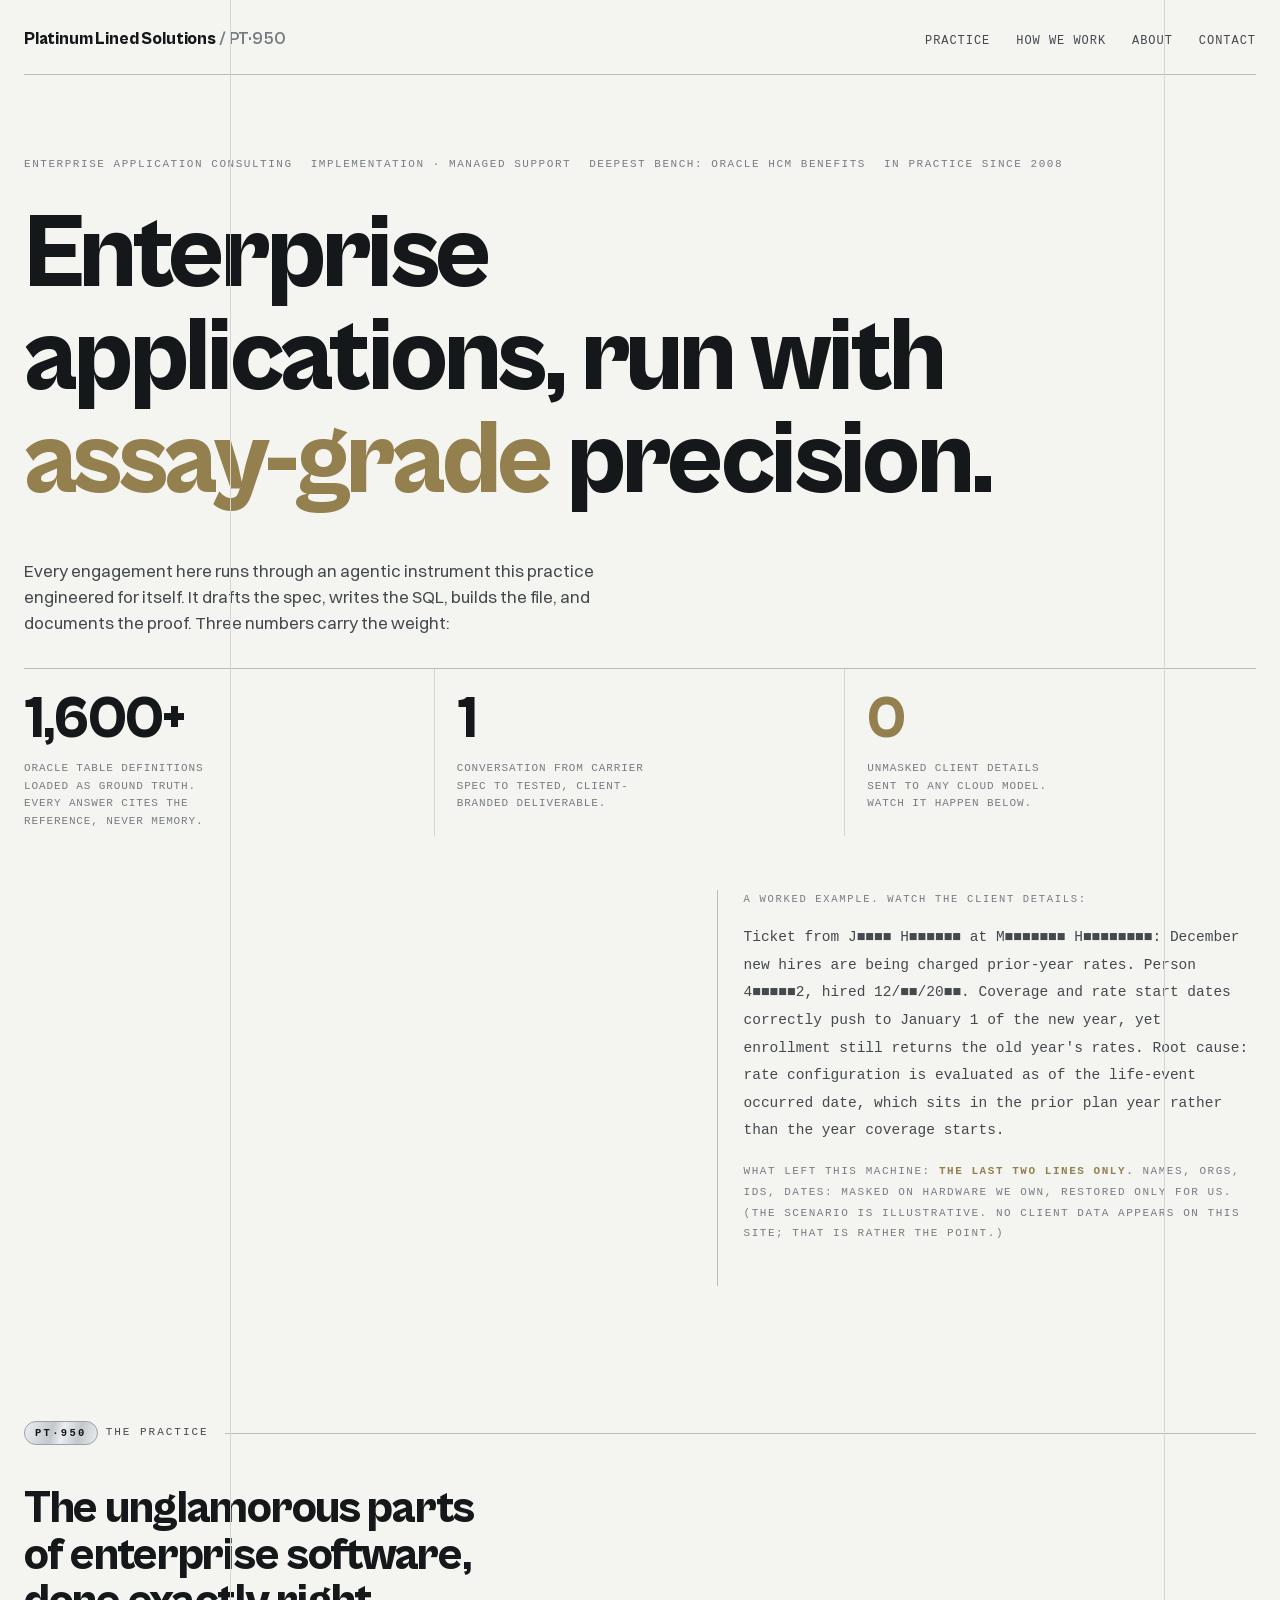
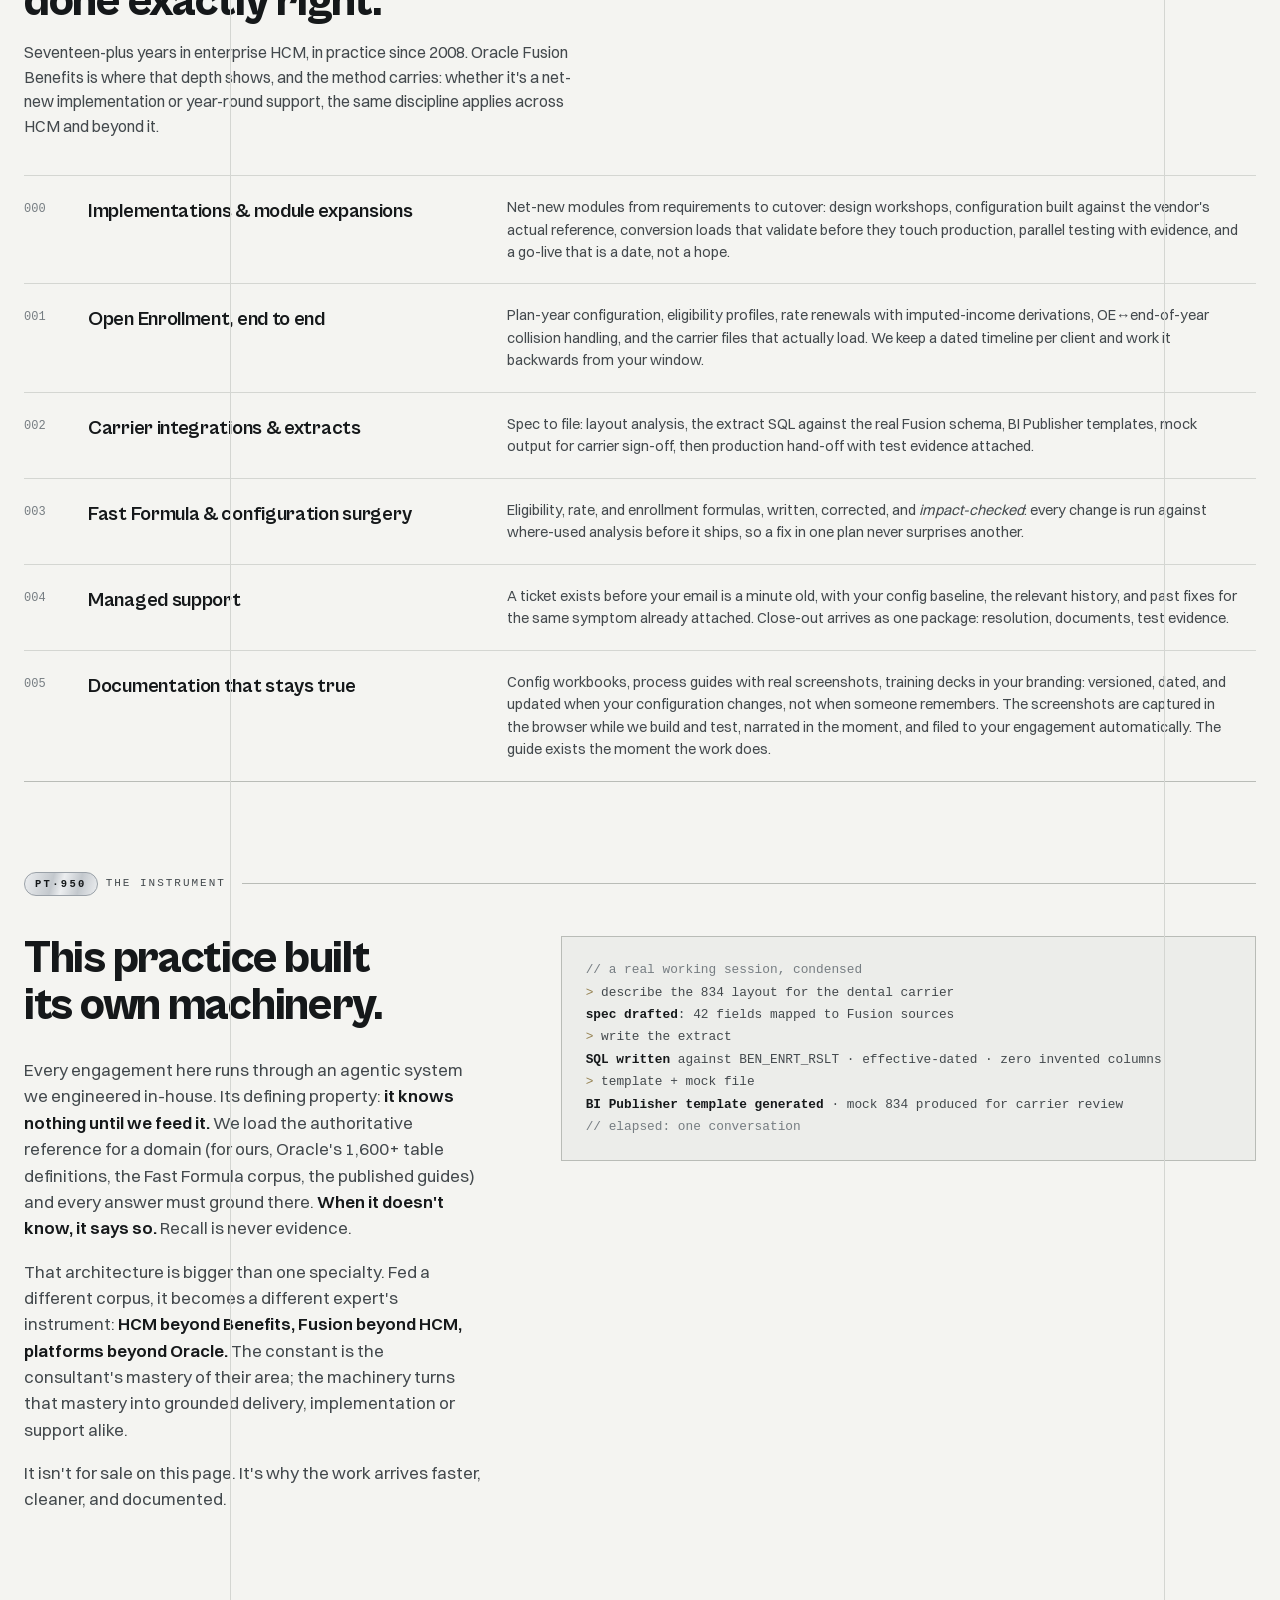
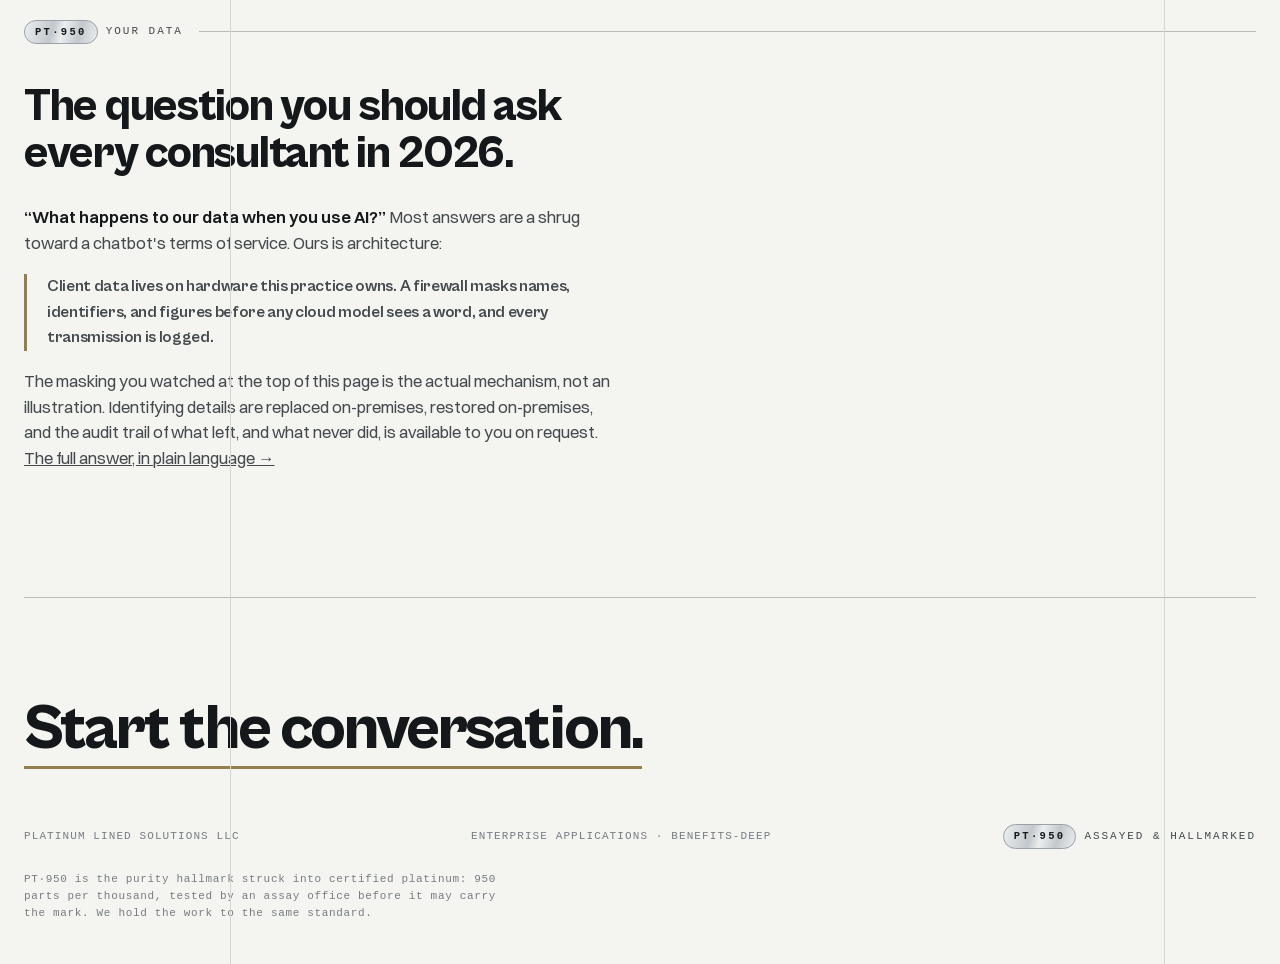
==== commit 199482dc: "Copy: capture-while-building pipeline woven into documentation promises Co-Authored-By: Claude Fable" ====
--- a/index.html
+++ b/index.html
@@ -94,7 +94,7 @@
       <tr>
         <td class="no">005</td>
         <td class="what">Documentation that stays true</td>
-        <td class="how">Config workbooks, process guides with real screenshots, training decks in your branding: versioned, dated, and updated when your configuration changes, not when someone remembers.</td>
+        <td class="how">Config workbooks, process guides with real screenshots, training decks in your branding: versioned, dated, and updated when your configuration changes, not when someone remembers. The screenshots are captured in the browser while we build and test, narrated in the moment, and filed to your engagement automatically. The guide exists the moment the work does.</td>
       </tr>
     </table>
   </section>
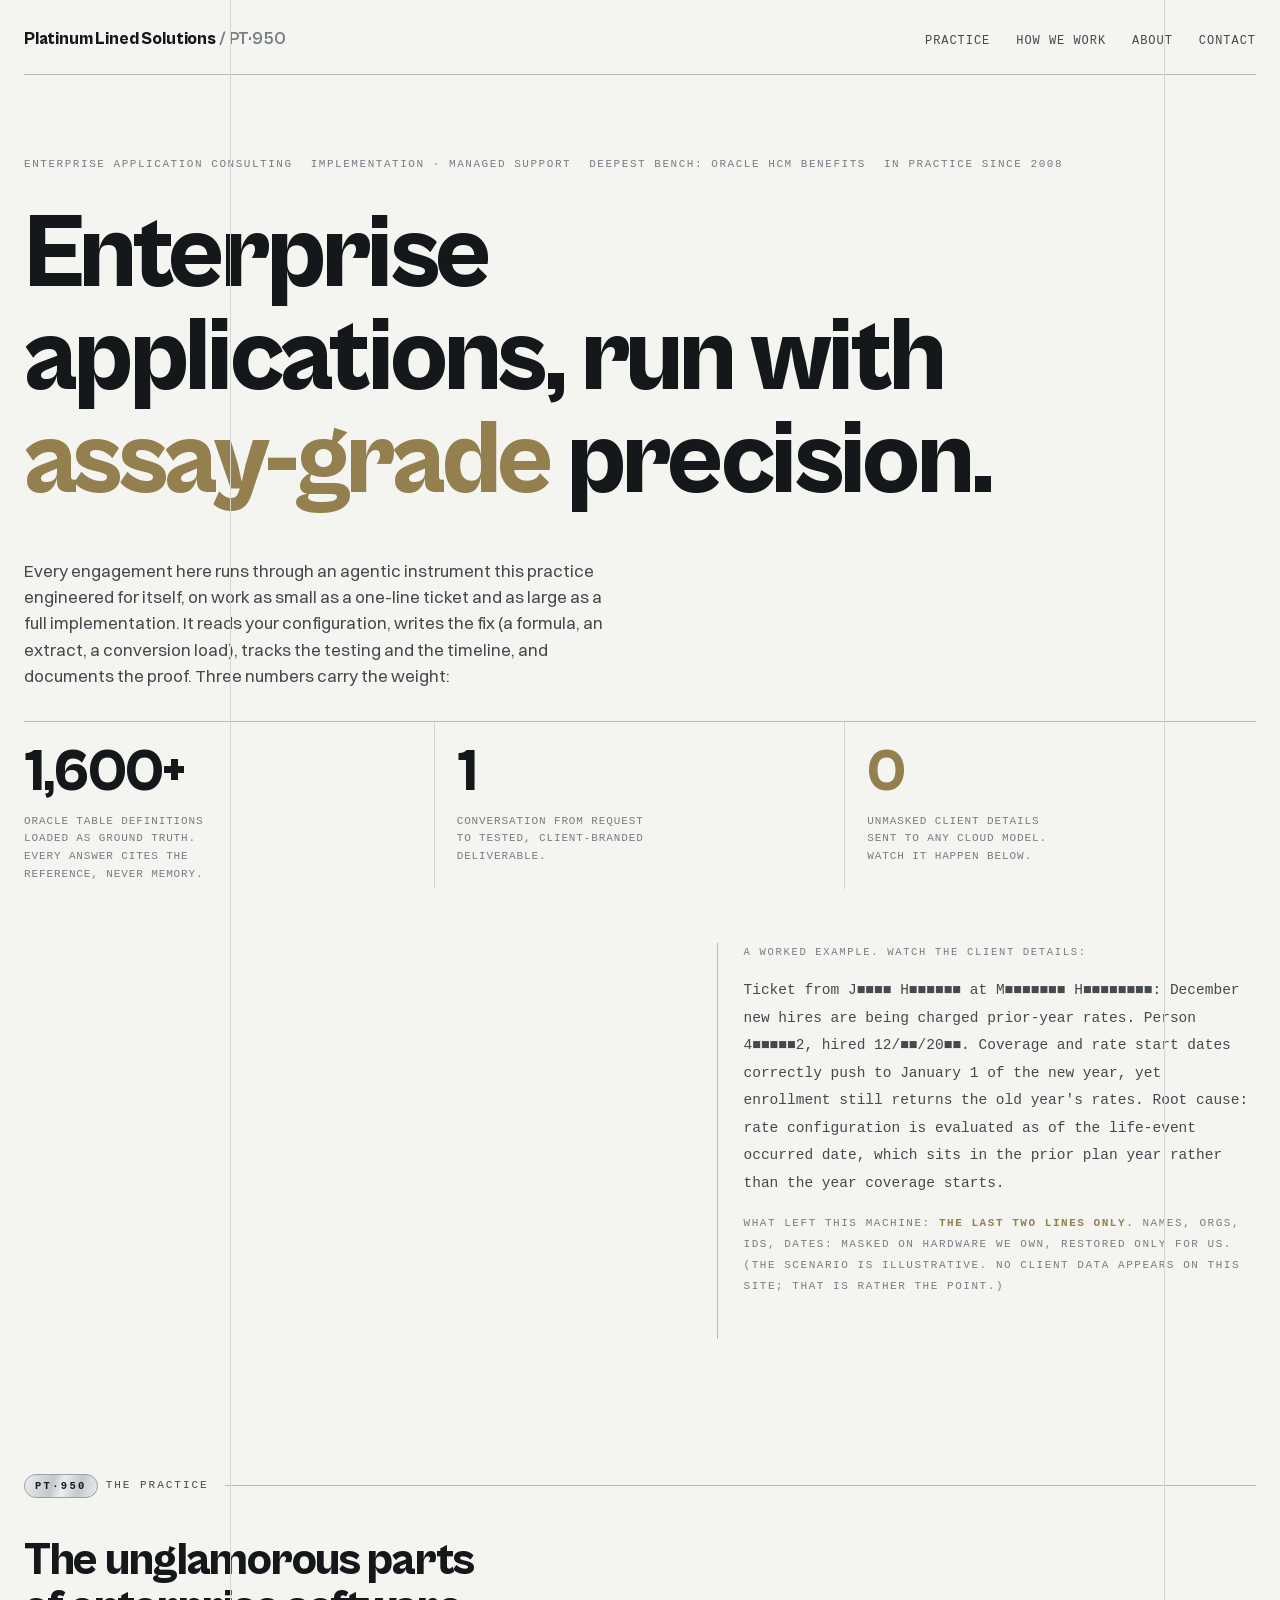
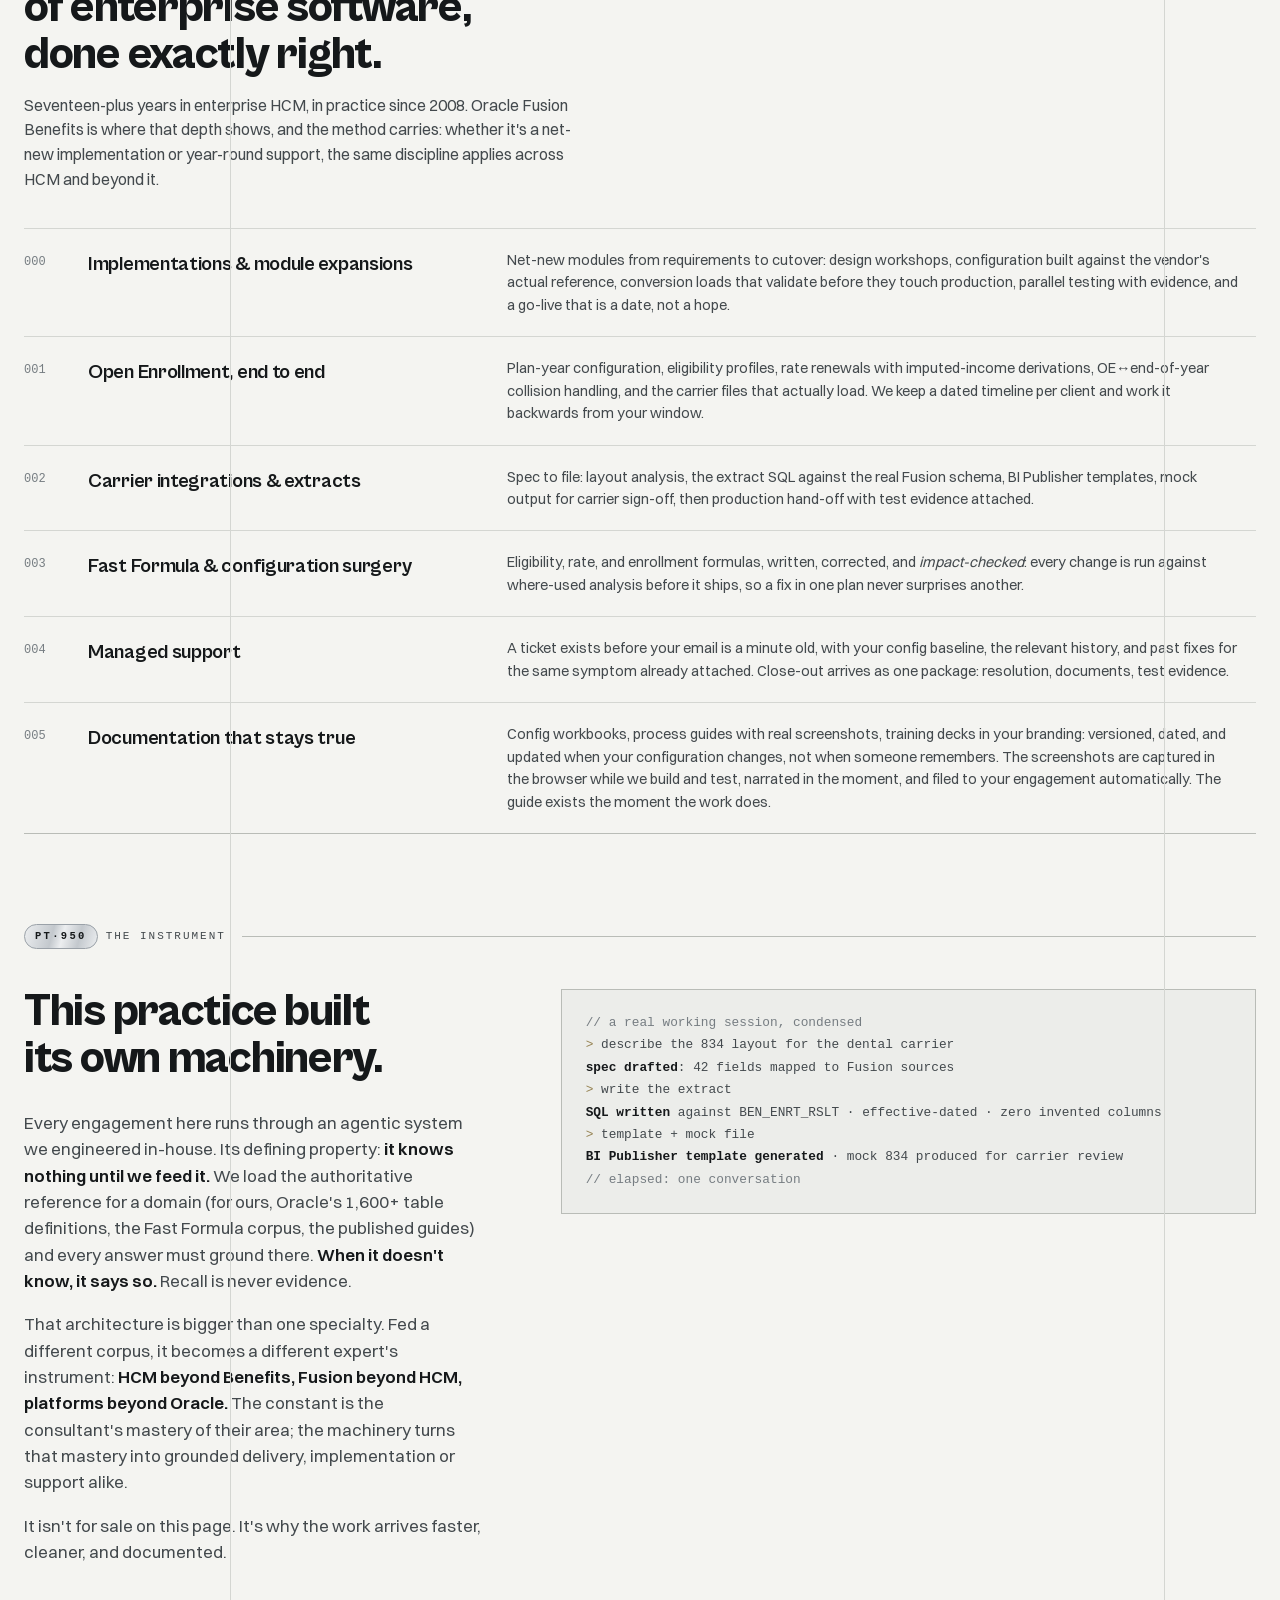
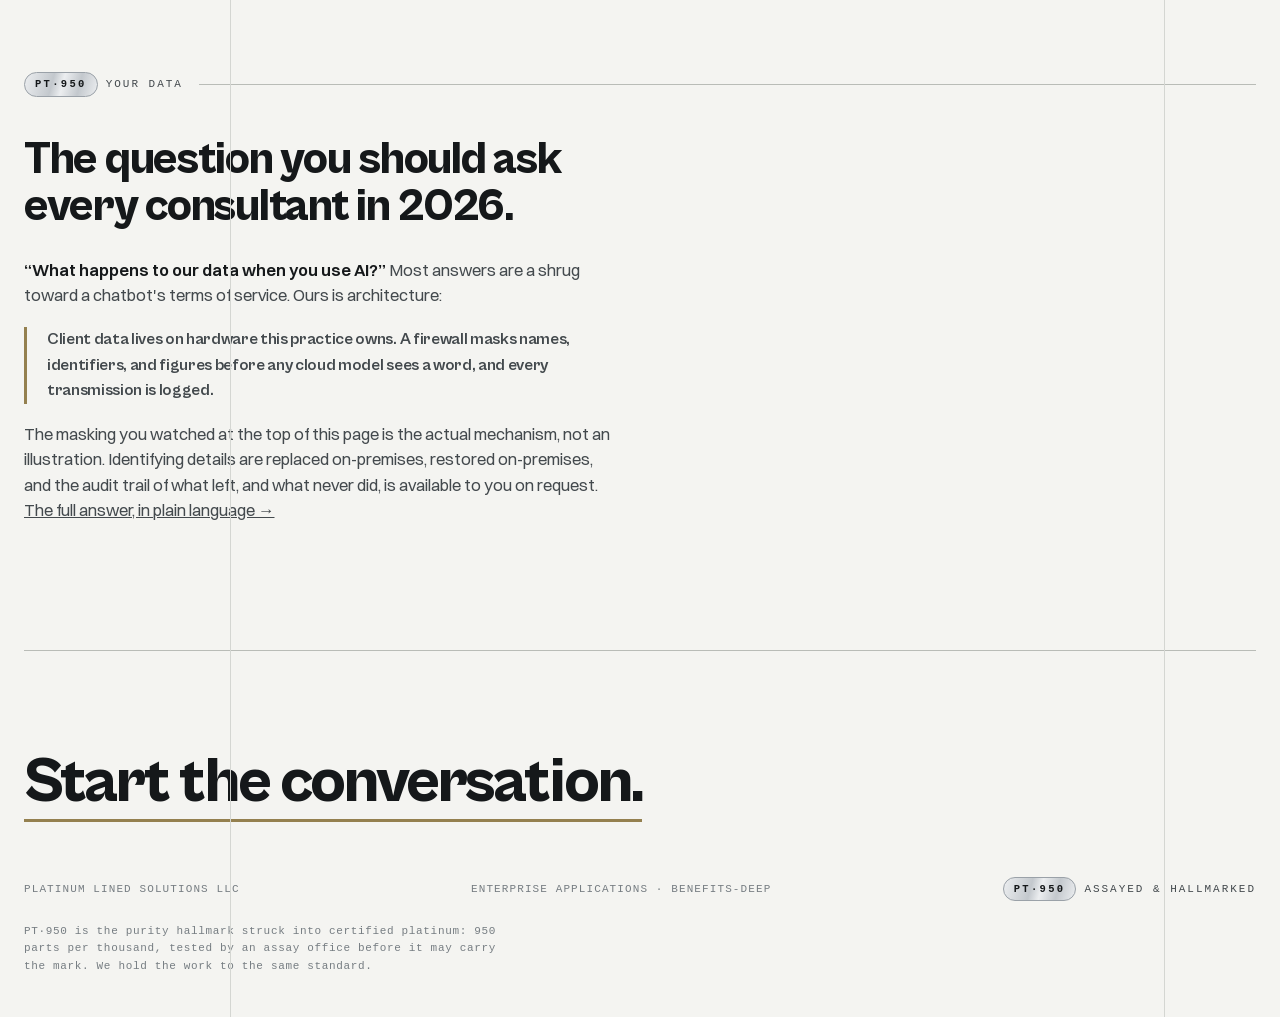
==== commit 355df144: "Copy: docket lead spans the whole practice, not just extracts Co-Authored-By: Claude Fable 5 <norepl" ====
--- a/index.html
+++ b/index.html
@@ -32,10 +32,10 @@
     <h1>Enterprise applications, run with <span class="seal-word">assay-grade</span> precision.</h1>
 
     <div class="docket" aria-label="The practice in three numbers">
-      <p class="docket-lead">Every engagement here runs through an agentic instrument this practice engineered for itself. It drafts the spec, writes the SQL, builds the file, and documents the proof. Three numbers carry the weight:</p>
+      <p class="docket-lead">Every engagement here runs through an agentic instrument this practice engineered for itself, on work as small as a one-line ticket and as large as a full implementation. It reads your configuration, writes the fix (a formula, an extract, a conversion load), tracks the testing and the timeline, and documents the proof. Three numbers carry the weight:</p>
       <div class="docket-row">
         <div class="docket-item"><span class="n">1,600+</span><span class="cap">Oracle table definitions loaded as ground truth. Every answer cites the reference, never memory.</span></div>
-        <div class="docket-item"><span class="n">1</span><span class="cap">conversation from carrier spec to tested, client-branded deliverable.</span></div>
+        <div class="docket-item"><span class="n">1</span><span class="cap">conversation from request to tested, client-branded deliverable.</span></div>
         <div class="docket-item"><span class="n seal">0</span><span class="cap">unmasked client details sent to any cloud model. Watch it happen below.</span></div>
       </div>
     </div>
--- a/styles.css
+++ b/styles.css
@@ -70,14 +70,16 @@
 header.mast {
   display: flex; justify-content: space-between; align-items: baseline;
   padding: 26px 0 20px; border-bottom: 1px solid var(--rule-dark);
-}
-.wordmark { font-family: var(--grot); font-weight: 800; font-size: 17px; letter-spacing: -0.01em; text-decoration: none; }
+  flex-wrap: wrap; gap: 10px 26px; /* narrow screens: the nav drops below the wordmark as a whole row */
+}
+.wordmark { font-family: var(--grot); font-weight: 800; font-size: 17px; letter-spacing: -0.01em; text-decoration: none; white-space: nowrap; }
 .wordmark .pt { color: var(--ink-3); font-weight: 500; }
-nav { display: flex; gap: 26px; font-family: var(--mono); font-size: 12px; letter-spacing: .08em; text-transform: uppercase; }
-nav a { color: var(--ink-2); text-decoration: none; border-bottom: 1px solid transparent; padding-bottom: 2px; }
+nav { display: flex; flex-wrap: wrap; gap: 8px 26px; font-family: var(--mono); font-size: 12px; letter-spacing: .08em; text-transform: uppercase; }
+/* each link wraps as a UNIT — "How we work" must never fold into a word tower */
+nav a { color: var(--ink-2); text-decoration: none; border-bottom: 1px solid transparent; padding-bottom: 2px; white-space: nowrap; }
 nav a:hover, nav a:focus-visible { color: var(--ink); border-bottom-color: var(--seal); outline: none; }
 nav a[aria-current="page"] { color: var(--ink); border-bottom-color: var(--seal); }
-@media (max-width: 640px) { nav { gap: 14px; font-size: 11px; } }
+@media (max-width: 640px) { nav { gap: 6px 14px; font-size: 11px; } }
 
 /* ---- hero (index) ---- */
 .hero { padding: 9vh 0 7vh; }
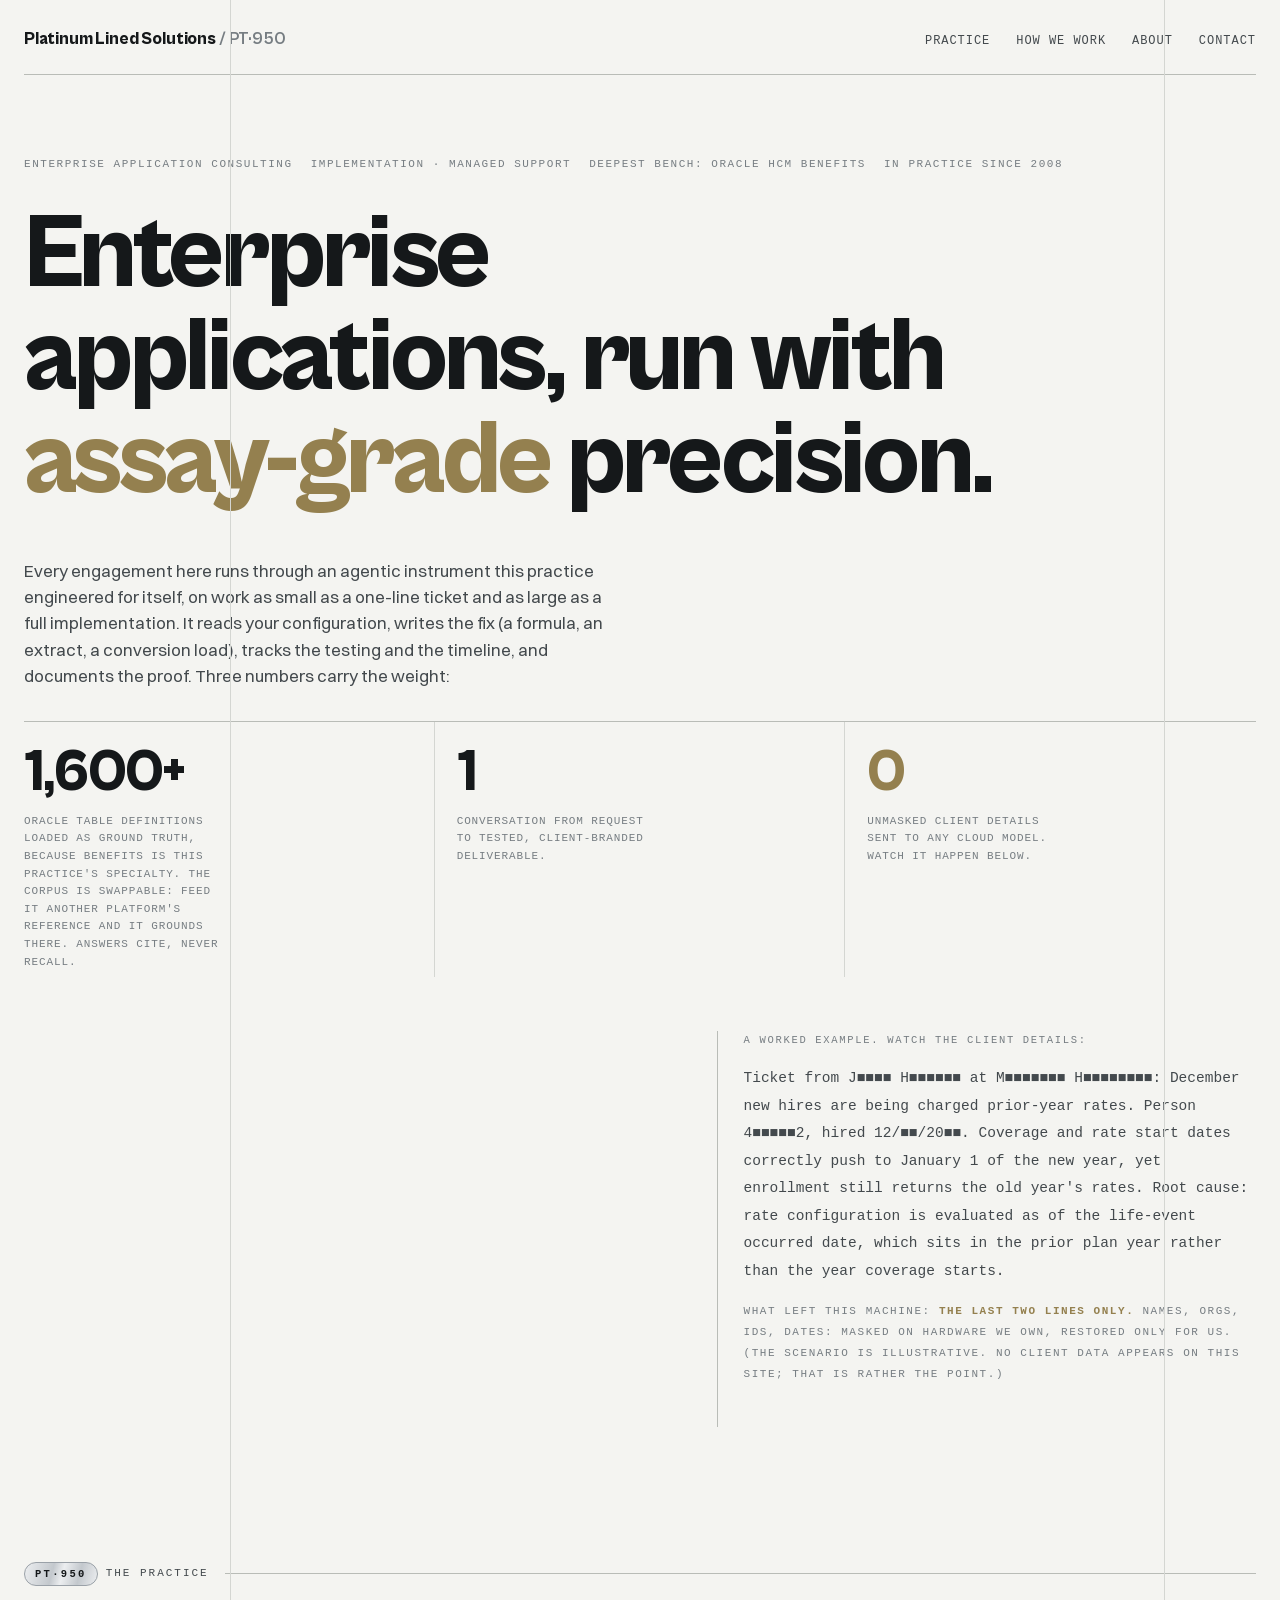
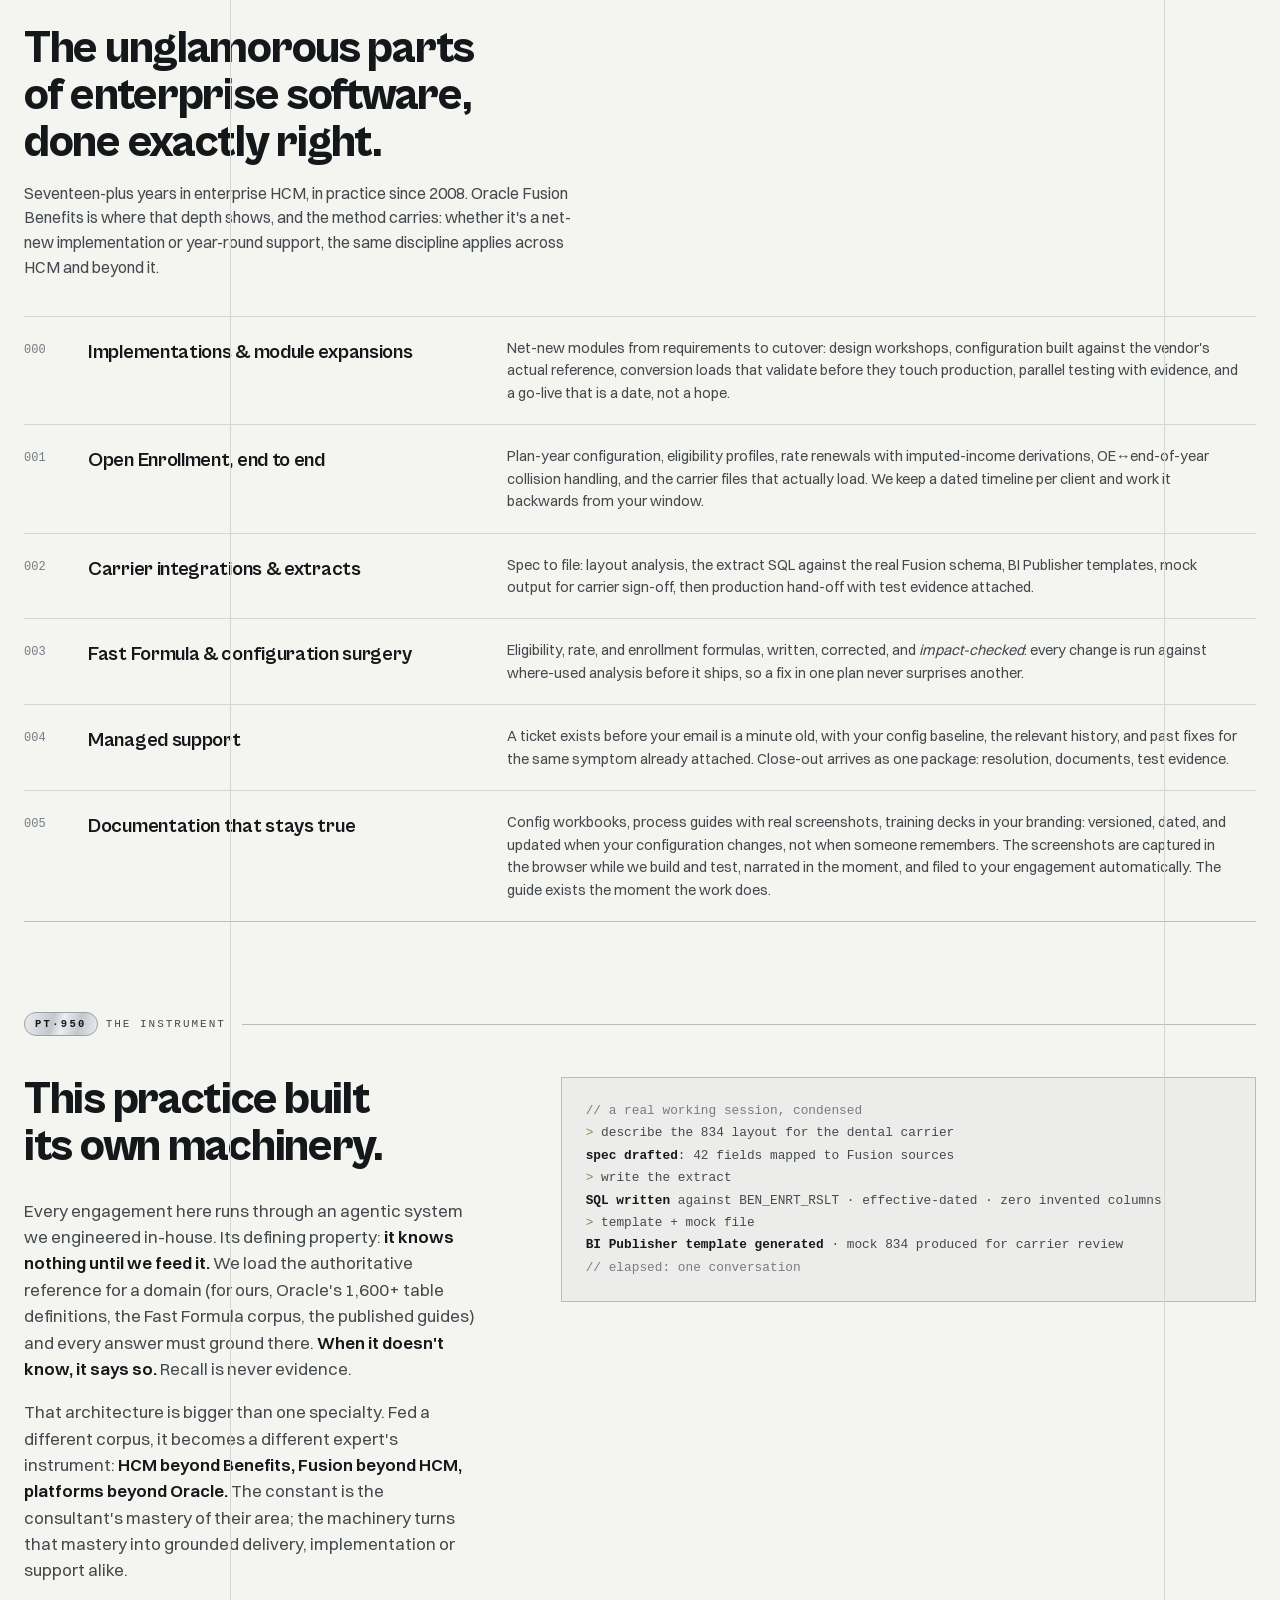
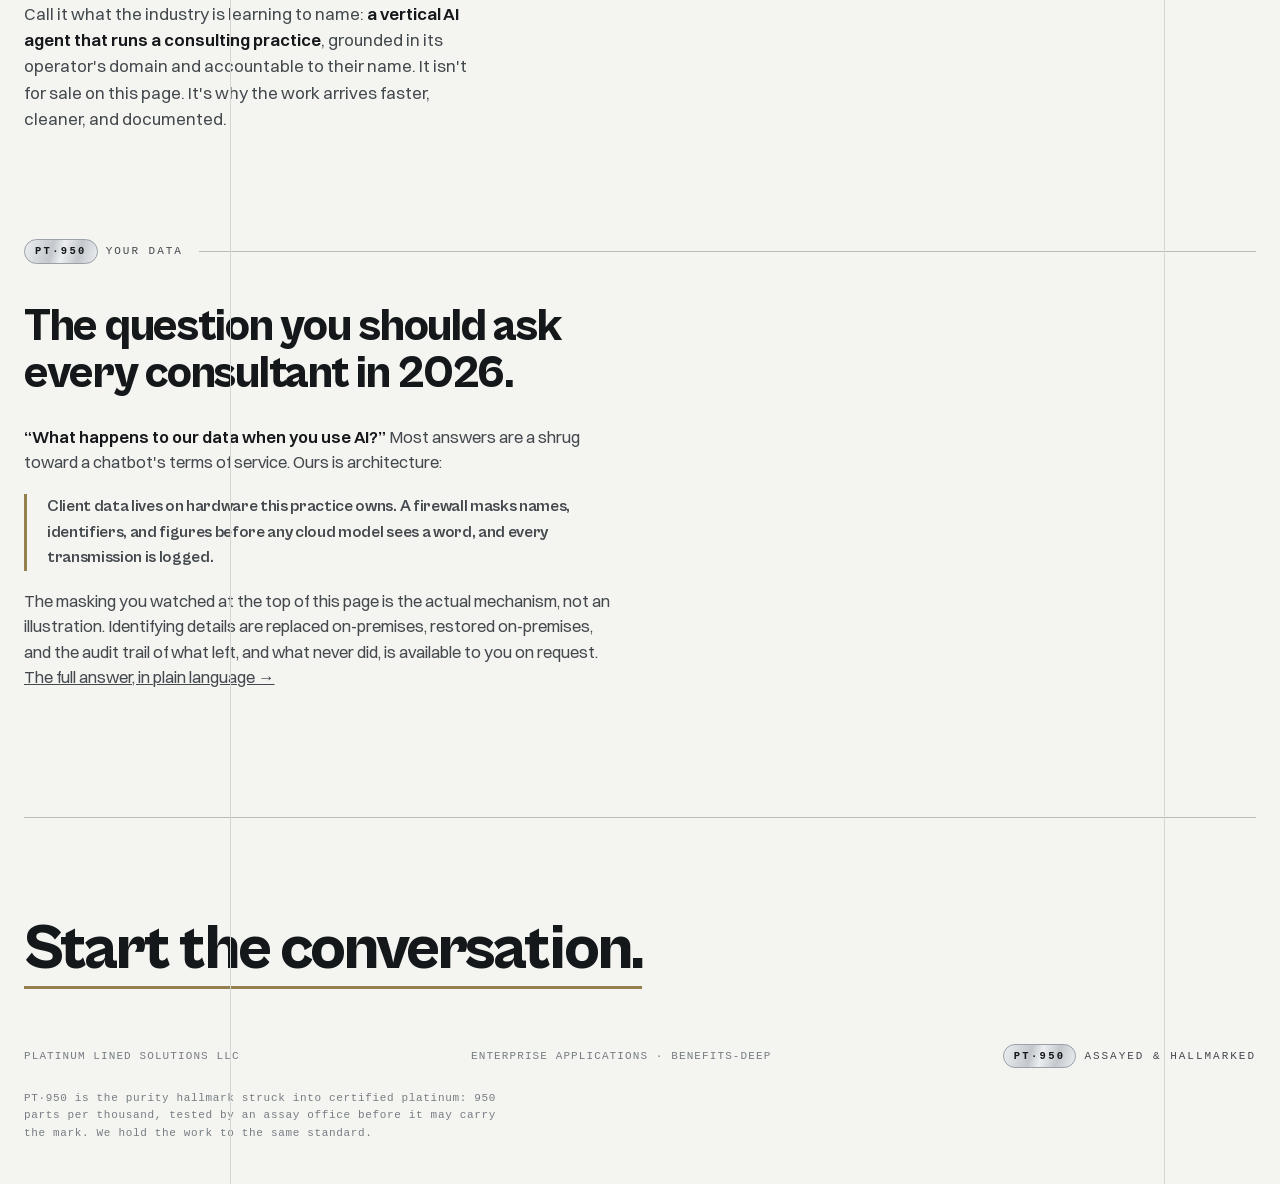
==== commit a7e2343d: "Copy: swappable-corpus callout on the 1,600 number; name the category (vertical AI agent running a p" ====
--- a/index.html
+++ b/index.html
@@ -34,7 +34,7 @@
     <div class="docket" aria-label="The practice in three numbers">
       <p class="docket-lead">Every engagement here runs through an agentic instrument this practice engineered for itself, on work as small as a one-line ticket and as large as a full implementation. It reads your configuration, writes the fix (a formula, an extract, a conversion load), tracks the testing and the timeline, and documents the proof. Three numbers carry the weight:</p>
       <div class="docket-row">
-        <div class="docket-item"><span class="n">1,600+</span><span class="cap">Oracle table definitions loaded as ground truth. Every answer cites the reference, never memory.</span></div>
+        <div class="docket-item"><span class="n">1,600+</span><span class="cap">Oracle table definitions loaded as ground truth, because Benefits is this practice's specialty. The corpus is swappable: feed it another platform's reference and it grounds there. Answers cite, never recall.</span></div>
         <div class="docket-item"><span class="n">1</span><span class="cap">conversation from request to tested, client-branded deliverable.</span></div>
         <div class="docket-item"><span class="n seal">0</span><span class="cap">unmasked client details sent to any cloud model. Watch it happen below.</span></div>
       </div>
@@ -121,7 +121,10 @@
           machinery turns that mastery into grounded delivery, implementation or support alike.
         </p>
         <p class="lead">
-          It isn't for sale on this page. It's why the work arrives faster, cleaner, and documented.
+          Call it what the industry is learning to name: <strong>a vertical AI agent that runs a
+          consulting practice</strong>, grounded in its operator's domain and accountable to their
+          name. It isn't for sale on this page. It's why the work arrives faster, cleaner, and
+          documented.
         </p>
       </div>
       <div class="console" aria-label="A worked example from the practice tooling">
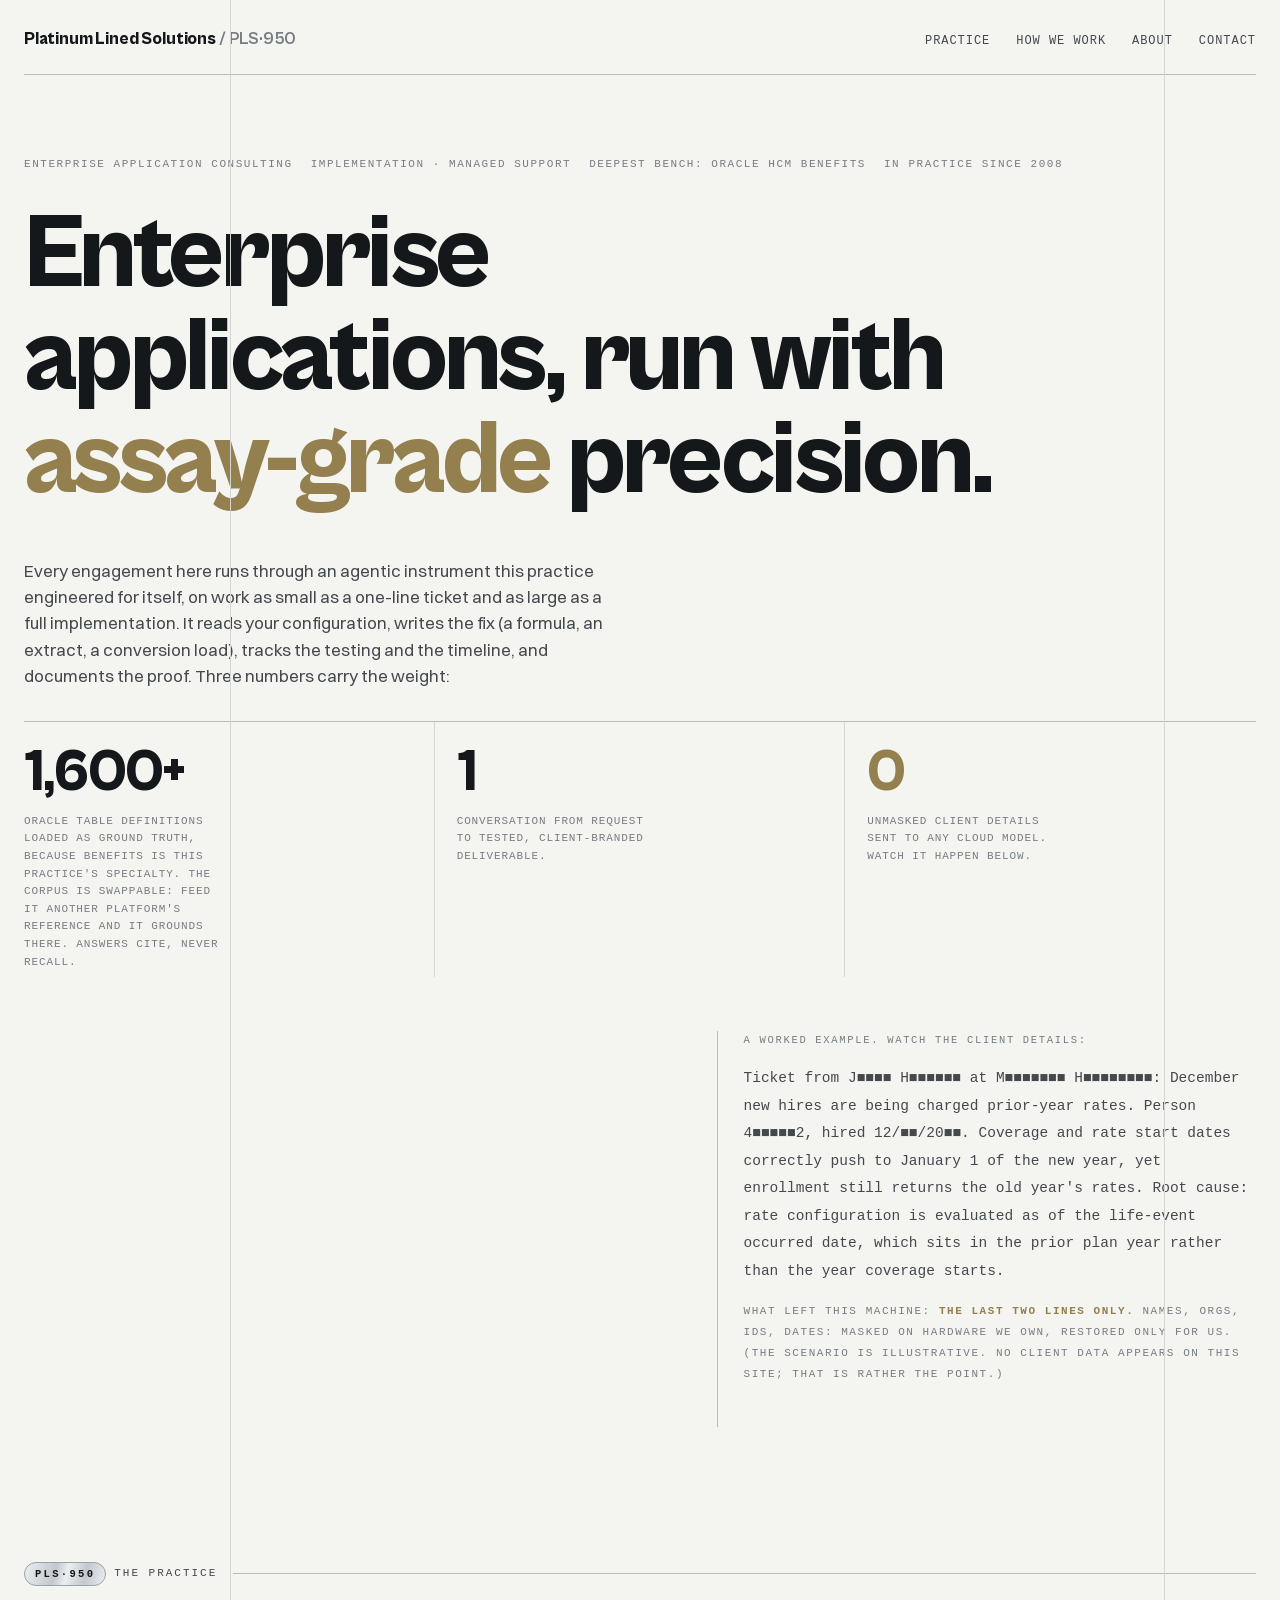
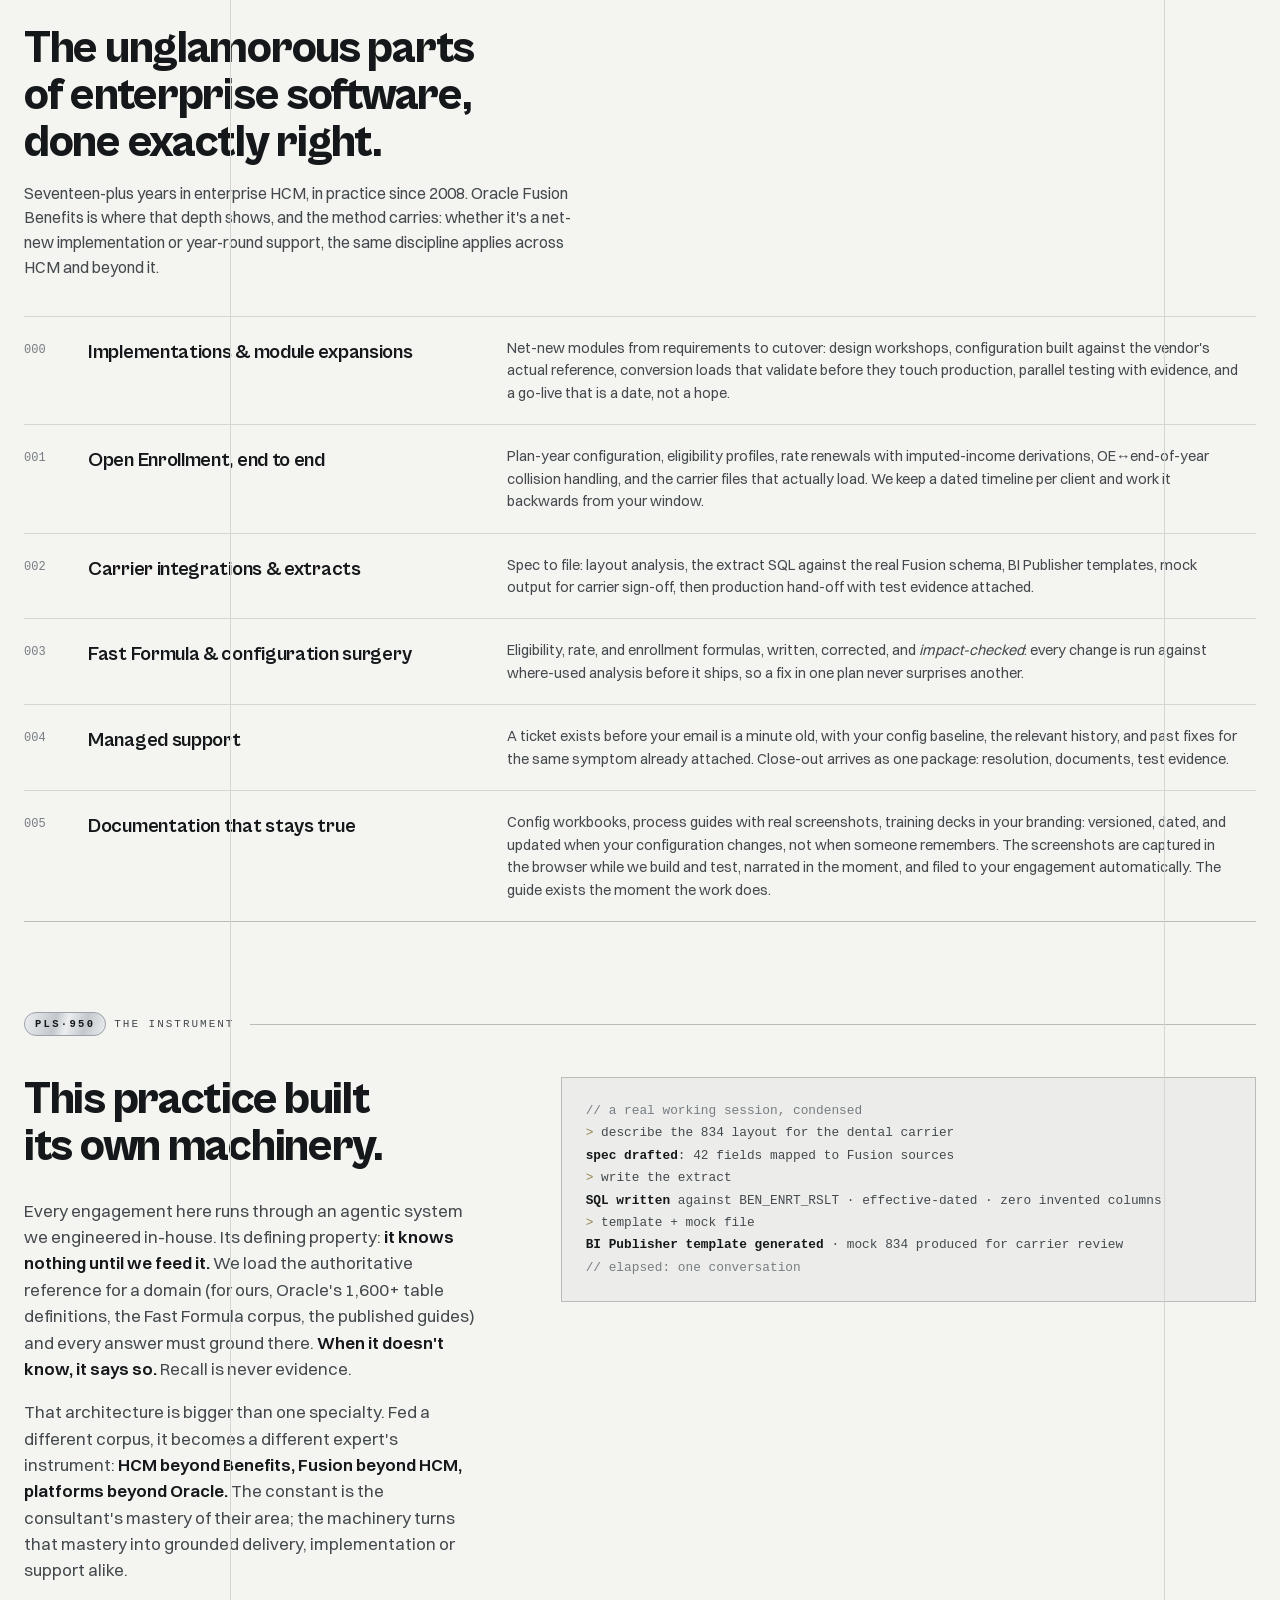
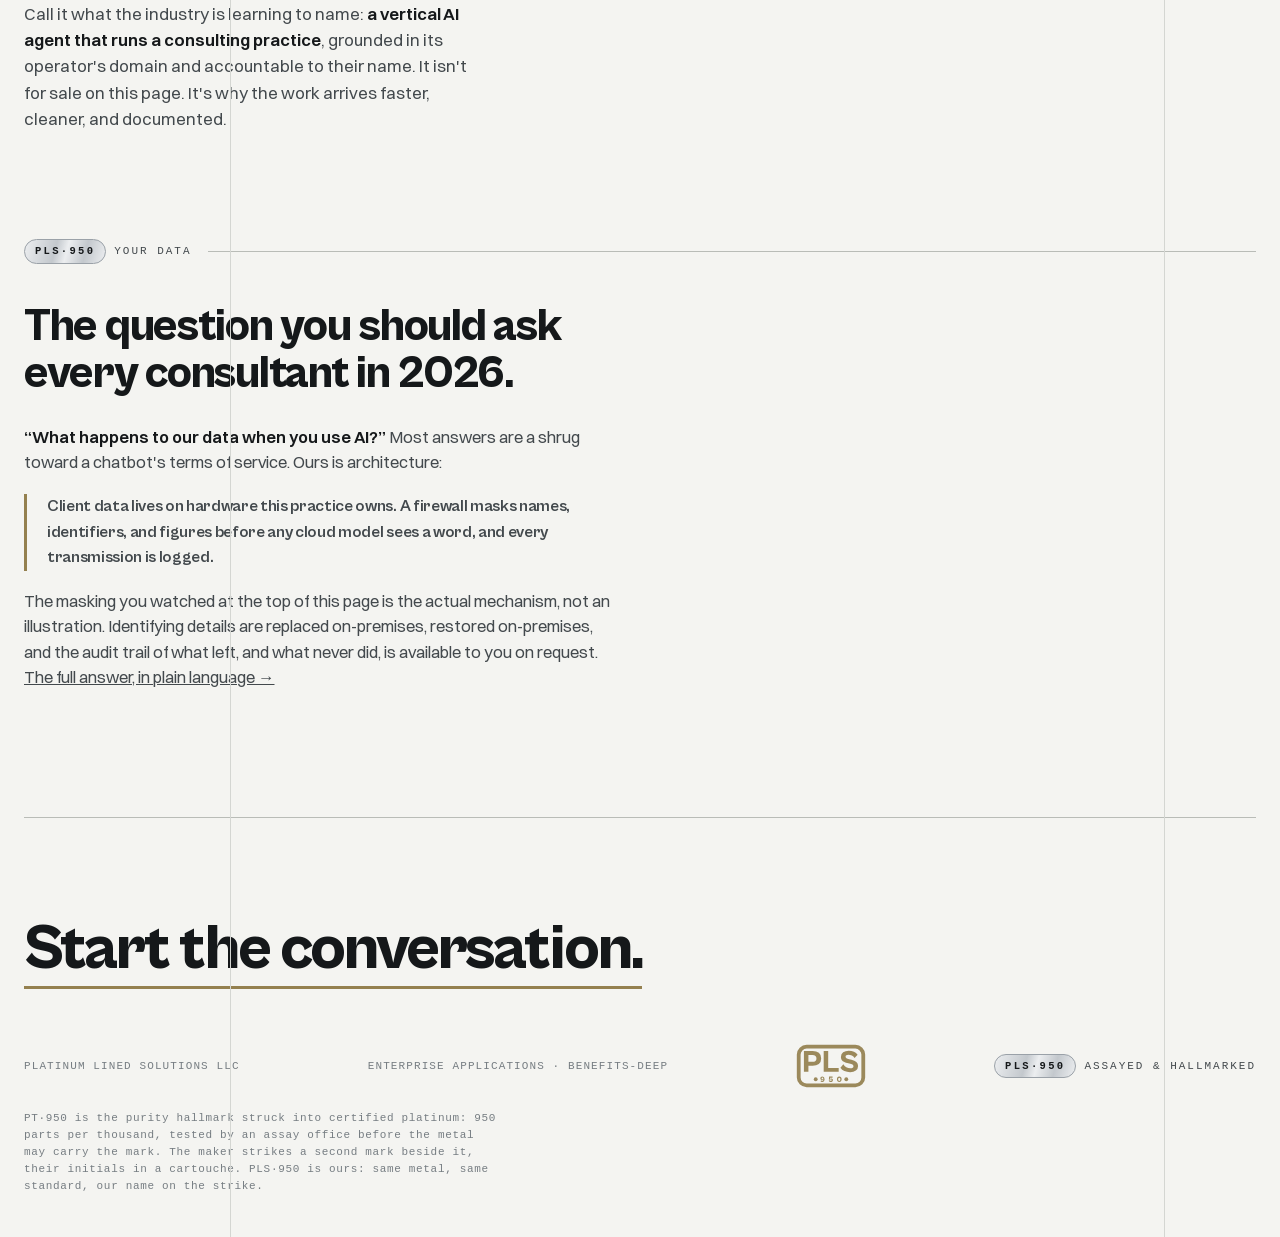
==== commit b1670aa5: "Brand: sitewide PLS·950 maker's mark — stamps, wordmark, footer mark, hallnote teaches both marks Co" ====
--- a/index.html
+++ b/index.html
@@ -7,12 +7,12 @@
   <meta name="description" content="Independent enterprise-application consulting: implementation and managed support, deepest in Oracle Fusion HCM Benefits. In practice since 2008. Client data never leaves hardware we own.">
   <link rel="stylesheet" href="fonts/fonts.css">
   <link rel="stylesheet" href="styles.css">
-  <link rel="icon" href="data:image/svg+xml,%3Csvg xmlns='http://www.w3.org/2000/svg' viewBox='0 0 32 32'%3E%3Crect width='32' height='32' fill='%230f141c'/%3E%3Ctext x='16' y='22' text-anchor='middle' font-family='Arial' font-size='13' font-weight='bold' fill='%23d6b97c'%3EPT%3C/text%3E%3C/svg%3E">
+  <link rel="icon" href="favicon.svg" type="image/svg+xml">
 </head>
 <body>
 <div class="sheet">
   <header class="mast">
-    <a class="wordmark" href="./">Platinum Lined Solutions <span class="pt">/ PT·950</span></a>
+    <a class="wordmark" href="./">Platinum Lined Solutions <span class="pt">/ PLS·950</span></a>
     <nav>
       <a href="practice.html">Practice</a>
       <a href="how-we-work.html">How we work</a>
@@ -56,7 +56,7 @@
 
   <section id="practice">
     <div class="sec-head">
-      <span class="hallmark"><span class="stamp">PT·950</span> The practice</span>
+      <span class="hallmark"><span class="stamp">PLS·950</span> The practice</span>
       <span class="rule"></span>
     </div>
     <h2>The unglamorous parts of enterprise software, done exactly right.</h2>
@@ -101,7 +101,7 @@
 
   <section id="instrument">
     <div class="sec-head">
-      <span class="hallmark"><span class="stamp">PT·950</span> The instrument</span>
+      <span class="hallmark"><span class="stamp">PLS·950</span> The instrument</span>
       <span class="rule"></span>
     </div>
     <div class="instrument">
@@ -142,7 +142,7 @@
 
   <section id="data">
     <div class="sec-head">
-      <span class="hallmark"><span class="stamp">PT·950</span> Your data</span>
+      <span class="hallmark"><span class="stamp">PLS·950</span> Your data</span>
       <span class="rule"></span>
     </div>
     <div class="covenant">
@@ -161,11 +161,13 @@
     <div class="foot">
       <div class="fine">Platinum Lined Solutions LLC</div>
       <div class="fine">Enterprise applications · Benefits-deep</div>
-      <span class="hallmark"><span class="stamp">PT·950</span> assayed &amp; hallmarked</span>
+      <picture class="makers-mark"><source media="(prefers-color-scheme: dark)" srcset="pls-mark-gold.svg"><img src="pls-mark-bronze.svg" alt="PLS·950 maker&#39;s mark" height="44"></picture>
+      <span class="hallmark"><span class="stamp">PLS·950</span> assayed &amp; hallmarked</span>
     </div>
     <p class="hallnote">
       PT·950 is the purity hallmark struck into certified platinum: 950 parts per thousand, tested by an
-      assay office before it may carry the mark. We hold the work to the same standard.
+      assay office before the metal may carry the mark. The maker strikes a second mark beside it, their
+      initials in a cartouche. PLS·950 is ours: same metal, same standard, our name on the strike.
     </p>
   </footer>
 </div>
--- a/styles.css
+++ b/styles.css
@@ -222,6 +222,8 @@
 /* ---- footer ---- */
 footer { margin-top: 10vh; border-top: 1px solid var(--rule-dark); padding: 28px 0 44px; }
 .foot { display: flex; justify-content: space-between; align-items: center; gap: 18px; flex-wrap: wrap; }
+.makers-mark { display: block; }
+.makers-mark img { height: 44px; width: auto; display: block; opacity: .92; }
 .fine { font-family: var(--mono); font-size: 11px; letter-spacing: .1em; color: var(--ink-3); text-transform: uppercase; }
 .hallnote { font-family: var(--mono); font-size: 11px; letter-spacing: .06em; color: var(--ink-3); margin: 22px 0 0; max-width: 72ch; }
 .contact-line { font-family: var(--grot); font-weight: 800; font-size: clamp(30px, 5vw, 64px); letter-spacing: -0.03em; margin: 6vh 0 5vh; }
